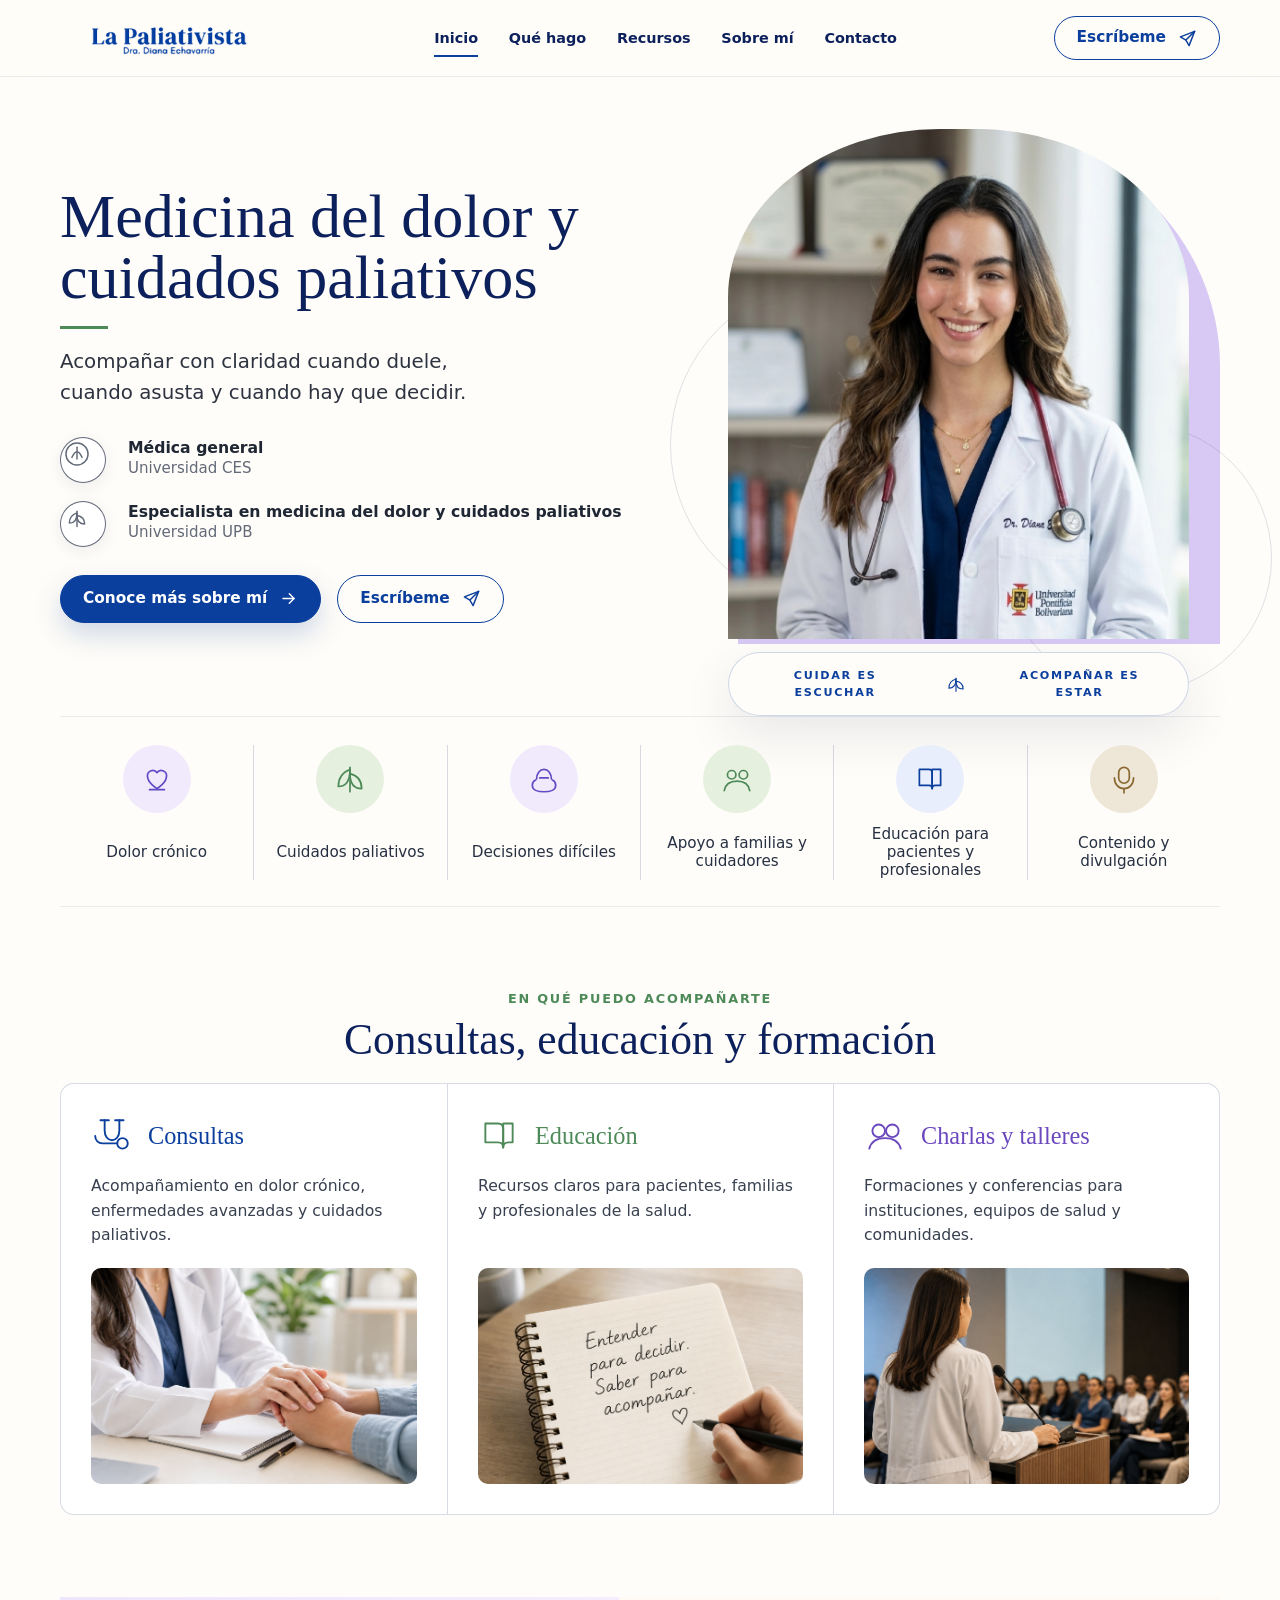
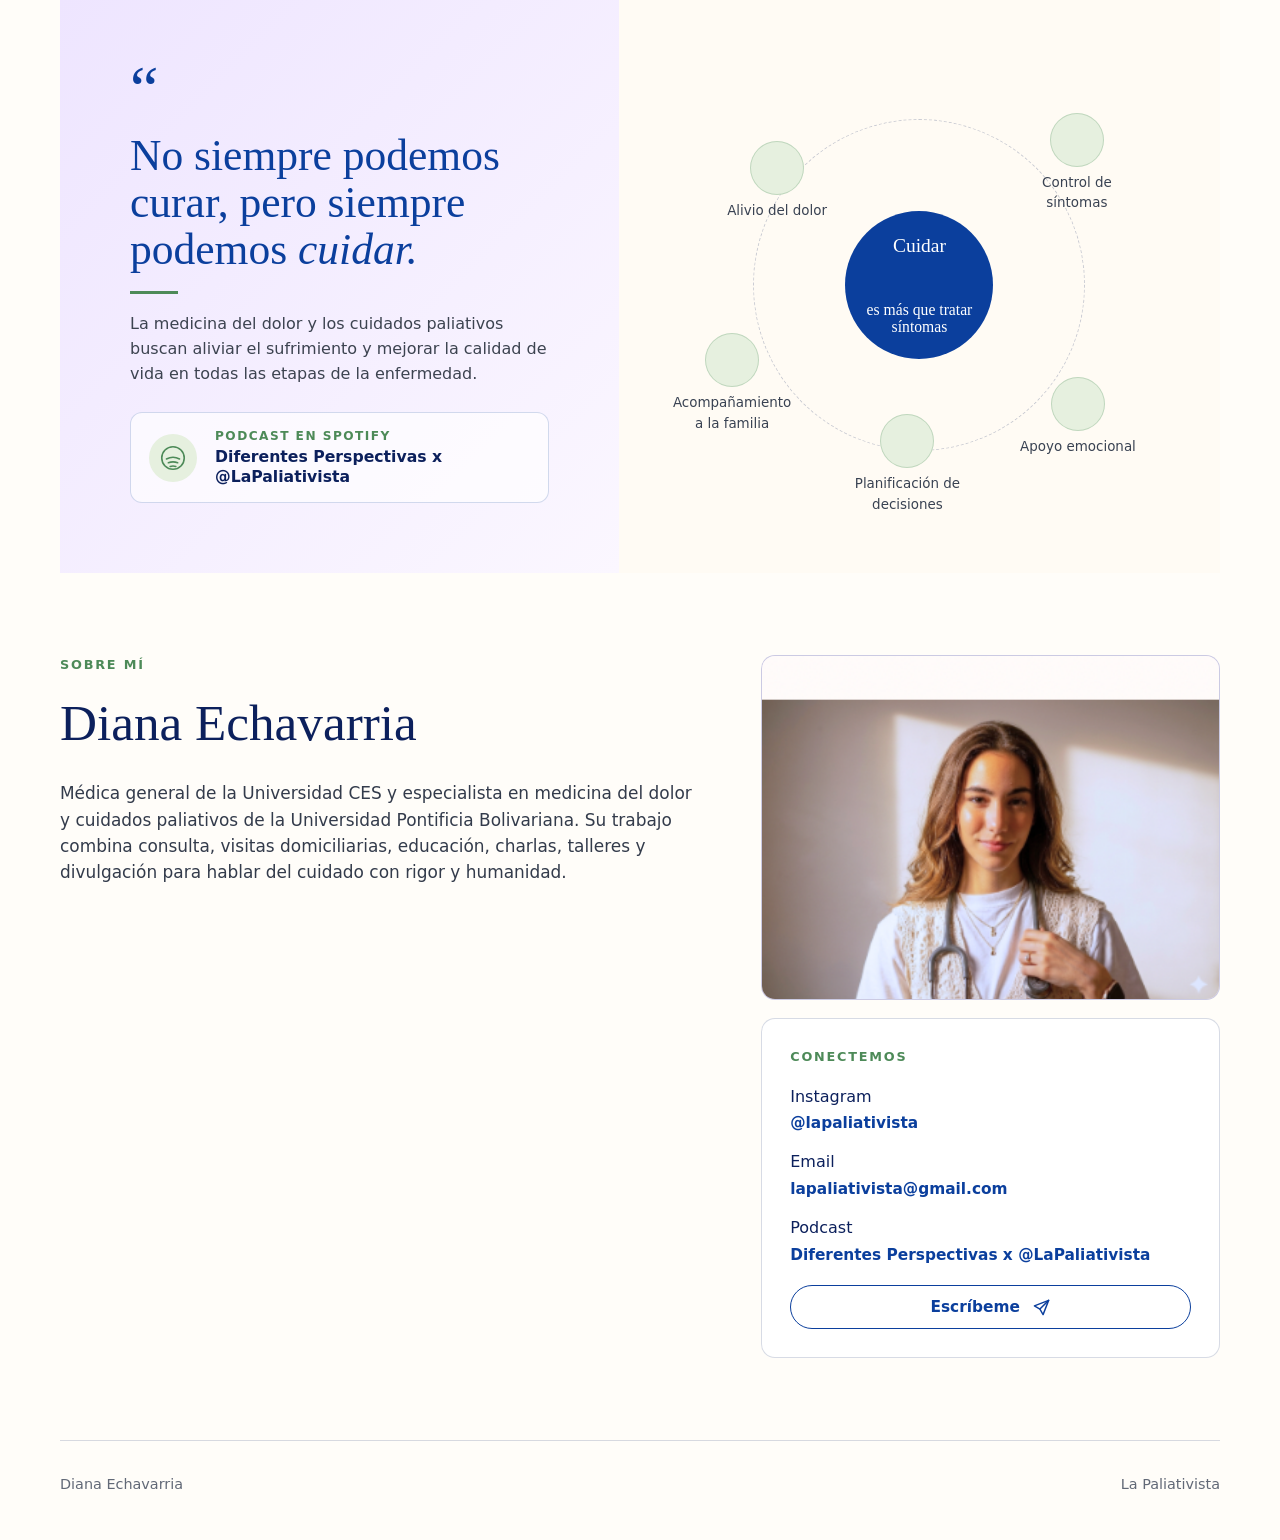
==== index.html @ 0bcd3ae3 "Initial La Paliativista site" ====
<!doctype html>
<html lang="es">
  <head>
    <meta charset="utf-8">
    <meta name="viewport" content="width=device-width, initial-scale=1">
    <title>Diana Echavarria | La Paliativista</title>
    <meta name="description" content="Diana Echavarria, La Paliativista. Medicina del dolor, cuidados paliativos, educacion y formacion en Medellin.">
    <link rel="icon" href="favicon.svg" type="image/svg+xml">
    <link rel="stylesheet" href="assets/styles/site.css">
  </head>
  <body>
    <header class="site-header">
      <div class="nav-wrap">
        <a class="brand" href="#inicio" aria-label="Inicio Diana Echavarria">
          <img class="brand-logo" src="assets/images/lapaliativista-logo-blue.png" alt="La Paliativista, Dra. Diana Echavarria">
        </a>
        <nav class="site-nav" aria-label="Navegacion principal">
          <a href="#inicio" aria-current="page">Inicio</a>
          <a href="#que-hago">Qu&eacute; hago</a>
          <a href="#recursos">Recursos</a>
          <a href="#sobre-mi">Sobre m&iacute;</a>
          <a href="#contacto">Contacto</a>
        </nav>
        <a class="outline-cta" href="mailto:lapaliativista@gmail.com">
          Escr&iacute;beme
          <svg viewBox="0 0 24 24" aria-hidden="true">
            <path d="M21 3 10 14" />
            <path d="m21 3-7 18-4-7-7-4 18-7Z" />
          </svg>
        </a>
      </div>
    </header>

    <main>
      <section class="hero" id="inicio" aria-labelledby="hero-title">
        <div class="hero-copy reveal">
          <h1 id="hero-title">Medicina del dolor y cuidados paliativos</h1>
          <span class="green-rule" aria-hidden="true"></span>
          <p class="hero-text">
            Acompa&ntilde;ar con claridad cuando duele, cuando asusta y cuando hay que decidir.
          </p>

          <div class="credential-list" aria-label="Credenciales">
            <article class="credential">
              <span class="seal seal-blue">
                <svg viewBox="0 0 40 40" aria-hidden="true">
                  <circle cx="20" cy="20" r="13" />
                  <path d="M14 24c4-9 8-9 12 0" />
                  <path d="M20 12v14" />
                </svg>
              </span>
              <p><strong>M&eacute;dica general</strong><span>Universidad CES</span></p>
            </article>
            <article class="credential">
              <span class="seal seal-green">
                <svg viewBox="0 0 40 40" aria-hidden="true">
                  <path d="M20 30V12" />
                  <path d="M20 14c-6 2-9 6-9 12 6 0 9-4 9-12Z" />
                  <path d="M20 17c6 1 9 5 9 10-6 0-9-4-9-10Z" />
                </svg>
              </span>
              <p><strong>Especialista en medicina del dolor y cuidados paliativos</strong><span>Universidad UPB</span></p>
            </article>
          </div>

          <div class="hero-actions">
            <a class="button" href="#sobre-mi">
              Conoce m&aacute;s sobre m&iacute;
              <svg viewBox="0 0 24 24" aria-hidden="true">
                <path d="M5 12h14" />
                <path d="m13 6 6 6-6 6" />
              </svg>
            </a>
            <a class="button secondary" href="mailto:lapaliativista@gmail.com">
              Escr&iacute;beme
              <svg viewBox="0 0 24 24" aria-hidden="true">
                <path d="M21 3 10 14" />
                <path d="m21 3-7 18-4-7-7-4 18-7Z" />
              </svg>
            </a>
          </div>
        </div>

        <div class="hero-portrait reveal" aria-label="Imagen temporal de una medica">
          <div class="portrait-blob" aria-hidden="true"></div>
          <div class="circle-line one" aria-hidden="true"></div>
          <div class="circle-line two" aria-hidden="true"></div>
          <img src="assets/images/diana-hero-real.jpg" alt="Retrato de Diana Echavarria en bata medica">
          <div class="care-stamp" aria-hidden="true">
            <span>Cuidar es escuchar</span>
            <svg viewBox="0 0 48 48">
              <path d="M24 35V15" />
              <path d="M24 17c-7 2-10 6-10 13 7 0 10-5 10-13Z" />
              <path d="M24 20c7 1 10 5 10 11-7 0-10-5-10-11Z" />
            </svg>
            <span>Acompa&ntilde;ar es estar</span>
          </div>
        </div>
      </section>

      <section class="topic-strip" id="temas" aria-label="Temas de acompanamiento">
        <div class="topic reveal">
          <span class="topic-icon lavender">
            <svg viewBox="0 0 32 32" aria-hidden="true"><path d="M16 25s-9-5-9-12a5 5 0 0 1 9-3 5 5 0 0 1 9 3c0 7-9 12-9 12Z" /><path d="M9 26h14" /></svg>
          </span>
          <p>Dolor cr&oacute;nico</p>
        </div>
        <div class="topic reveal">
          <span class="topic-icon green">
            <svg viewBox="0 0 32 32" aria-hidden="true"><path d="M16 28V5" /><path d="M16 7c-8 3-11 8-11 16 8 0 11-7 11-16Z" /><path d="M16 11c8 2 11 7 11 14-8 0-11-6-11-14Z" /></svg>
          </span>
          <p>Cuidados paliativos</p>
        </div>
        <div class="topic reveal">
          <span class="topic-icon lavender">
            <svg viewBox="0 0 32 32" aria-hidden="true"><path d="M9 16c0-5 3-9 7-9s7 4 7 9" /><path d="M8 17c-2 1-3 3-3 5 0 4 5 6 11 6s11-2 11-6c0-2-1-4-3-5" /><path d="M12 15h8" /></svg>
          </span>
          <p>Decisiones dif&iacute;ciles</p>
        </div>
        <div class="topic reveal">
          <span class="topic-icon green">
            <svg viewBox="0 0 32 32" aria-hidden="true"><circle cx="11" cy="12" r="4" /><circle cx="22" cy="12" r="4" /><path d="M4 27c1-6 5-9 12-9s11 3 12 9" /></svg>
          </span>
          <p>Apoyo a familias y cuidadores</p>
        </div>
        <div class="topic reveal">
          <span class="topic-icon blue">
            <svg viewBox="0 0 32 32" aria-hidden="true"><path d="M6 7h9c2 0 3 1 3 3v15c0-2-1-3-3-3H6Z" /><path d="M26 7h-8v18c0-2 1-3 3-3h5Z" /></svg>
          </span>
          <p>Educaci&oacute;n para pacientes y profesionales</p>
        </div>
        <div class="topic reveal">
          <span class="topic-icon gold">
            <svg viewBox="0 0 32 32" aria-hidden="true"><rect x="11" y="5" width="10" height="15" rx="5" /><path d="M7 15c0 6 4 10 9 10s9-4 9-10" /><path d="M16 25v4" /></svg>
          </span>
          <p>Contenido y divulgaci&oacute;n</p>
        </div>
      </section>

      <section class="section cards-section" id="que-hago" aria-labelledby="que-hago-title">
        <div class="center-heading reveal">
          <span>En qu&eacute; puedo acompa&ntilde;arte</span>
          <h2 id="que-hago-title">Consultas, educaci&oacute;n y formaci&oacute;n</h2>
        </div>

        <div class="service-cards">
          <article class="service-card reveal">
            <div class="service-heading blue">
              <svg viewBox="0 0 40 40" aria-hidden="true"><path d="M13 6v10c0 5 3 9 7 9s7-4 7-9V6" /><path d="M9 6h8" /><path d="M23 6h8" /><circle cx="30" cy="28" r="5" /><path d="M25 28H11c-4 0-7-3-7-7" /></svg>
              <h3>Consultas</h3>
            </div>
            <p>Acompa&ntilde;amiento en dolor cr&oacute;nico, enfermedades avanzadas y cuidados paliativos.</p>
            <img src="assets/images/consultas.png" alt="Consulta medica con acompanamiento humano">
          </article>

          <article class="service-card reveal">
            <div class="service-heading green">
              <svg viewBox="0 0 40 40" aria-hidden="true"><path d="M7 9h12c3 0 5 2 5 5v18c0-3-2-5-5-5H7Z" /><path d="M33 9h-9v23c0-3 2-5 5-5h4Z" /></svg>
              <h3>Educaci&oacute;n</h3>
            </div>
            <p>Recursos claros para pacientes, familias y profesionales de la salud.</p>
            <img src="assets/images/educacion.png" alt="Cuaderno con frase educativa sobre decidir y acompanar">
          </article>

          <article class="service-card reveal">
            <div class="service-heading purple">
              <svg viewBox="0 0 40 40" aria-hidden="true"><circle cx="14" cy="16" r="6" /><circle cx="27" cy="16" r="6" /><path d="M5 33c2-7 7-10 15-10s13 3 15 10" /></svg>
              <h3>Charlas y talleres</h3>
            </div>
            <p>Formaciones y conferencias para instituciones, equipos de salud y comunidades.</p>
            <img src="assets/images/charlas.png" alt="Medica dando una charla a profesionales de salud">
          </article>
        </div>
      </section>

      <section class="quote-diagram" id="recursos" aria-labelledby="recursos-title">
        <div class="quote-panel reveal">
          <span class="quote-mark">&ldquo;</span>
          <h2 id="recursos-title">No siempre podemos curar, pero siempre podemos <em>cuidar.</em></h2>
          <span class="green-rule"></span>
          <p>
            La medicina del dolor y los cuidados paliativos buscan aliviar el sufrimiento y
            mejorar la calidad de vida en todas las etapas de la enfermedad.
          </p>
          <a class="podcast-card" href="https://open.spotify.com/show/1Fiwh3HUKlVB0tI6IPKEbe" target="_blank" rel="noreferrer">
            <span class="podcast-icon" aria-hidden="true">
              <svg viewBox="0 0 32 32">
                <path d="M9 17c4-2 10-2 14 0" />
                <path d="M11 21c3-1 7-1 10 0" />
                <path d="M13 25c2-.6 4-.6 6 0" />
                <circle cx="16" cy="16" r="12" />
              </svg>
            </span>
            <span>
              <small>Podcast en Spotify</small>
              <strong>Diferentes Perspectivas x @LaPaliativista</strong>
            </span>
          </a>
        </div>

        <div class="diagram-panel reveal" aria-label="Diagrama sobre cuidado paliativo">
          <div class="diagram-center">Cuidar<br><span>es m&aacute;s que tratar s&iacute;ntomas</span></div>
          <div class="diagram-node n1">Alivio del dolor</div>
          <div class="diagram-node n2">Control de s&iacute;ntomas</div>
          <div class="diagram-node n3">Apoyo emocional</div>
          <div class="diagram-node n4">Planificaci&oacute;n de decisiones</div>
          <div class="diagram-node n5">Acompa&ntilde;amiento a la familia</div>
        </div>
      </section>

      <section class="section profile-contact" id="sobre-mi">
        <div class="profile-copy reveal">
          <span class="section-kicker">Sobre m&iacute;</span>
          <h2>Diana Echavarria</h2>
          <p>
            M&eacute;dica general de la Universidad CES y especialista en medicina del dolor
            y cuidados paliativos de la Universidad Pontificia Bolivariana. Su trabajo
            combina consulta, visitas domiciliarias, educaci&oacute;n, charlas, talleres y
            divulgaci&oacute;n para hablar del cuidado con rigor y humanidad.
          </p>
        </div>
        <div class="contact-stack reveal" id="contacto">
          <figure class="profile-photo-card">
            <img src="assets/images/diana-about-real.png" alt="Diana Echavarria sentada con bata medica">
          </figure>
          <div class="contact-box">
            <span class="section-kicker">Conectemos</span>
            <div class="contact-links">
              <a href="https://www.instagram.com/lapaliativista/" target="_blank" rel="noreferrer">
                Instagram
                <strong>@lapaliativista</strong>
              </a>
              <a href="mailto:lapaliativista@gmail.com">
                Email
                <strong>lapaliativista@gmail.com</strong>
              </a>
              <a href="https://open.spotify.com/show/1Fiwh3HUKlVB0tI6IPKEbe" target="_blank" rel="noreferrer">
                Podcast
                <strong>Diferentes Perspectivas x @LaPaliativista</strong>
              </a>
            </div>
            <a class="outline-cta" href="mailto:lapaliativista@gmail.com">
              Escr&iacute;beme
              <svg viewBox="0 0 24 24" aria-hidden="true">
                <path d="M21 3 10 14" />
                <path d="m21 3-7 18-4-7-7-4 18-7Z" />
              </svg>
            </a>
          </div>
        </div>
      </section>
    </main>

    <footer class="footer">
      <span>Diana Echavarria</span>
      <span>La Paliativista</span>
    </footer>

    <script src="assets/scripts/site.js"></script>
  </body>
</html>
---- assets/styles/site.css ----
:root {
  --ink: #0c205c;
  --text: #20242d;
  --muted: #626977;
  --blue: #0b3f9d;
  --blue-2: #073487;
  --green: #4d8a58;
  --green-soft: #e6f0df;
  --lavender: #d8c9f4;
  --lavender-soft: #f1eafd;
  --blue-soft: #e8eefb;
  --gold-soft: #eee6d6;
  --line: rgba(12, 32, 92, 0.16);
  --paper: #fffdf9;
  --white: #fff;
  --shadow: 0 22px 70px rgba(18, 42, 89, 0.12);
  --max: 1160px;
}

* {
  box-sizing: border-box;
}

html {
  scroll-behavior: smooth;
  scroll-padding-top: 96px;
}

body {
  margin: 0;
  background: var(--paper);
  color: var(--text);
  font-family: Inter, ui-sans-serif, system-ui, -apple-system, BlinkMacSystemFont, "Segoe UI", sans-serif;
  line-height: 1.55;
  overflow-x: hidden;
}

body,
button,
input {
  letter-spacing: 0;
}

img,
svg {
  display: block;
  max-width: 100%;
}

a {
  color: inherit;
  text-decoration: none;
}

p {
  margin: 0;
}

.site-header {
  position: sticky;
  top: 0;
  z-index: 30;
  background: rgba(255, 253, 249, 0.86);
  border-bottom: 1px solid rgba(12, 32, 92, 0.08);
  backdrop-filter: blur(18px);
}

.nav-wrap,
.hero,
.section,
.topic-strip,
.quote-diagram,
.footer {
  width: min(var(--max), calc(100% - 44px));
  margin: 0 auto;
}

.nav-wrap {
  min-height: 76px;
  display: grid;
  grid-template-columns: auto 1fr auto;
  align-items: center;
  gap: 30px;
}

.brand {
  display: flex;
  align-items: center;
  min-width: max-content;
}

.hero h1,
.center-heading h2,
.quote-panel h2,
.profile-copy h2,
.service-heading h3 {
  font-family: Georgia, "Times New Roman", serif;
}

.brand-logo {
  width: clamp(190px, 17vw, 230px);
  height: auto;
}

.site-nav {
  display: flex;
  justify-content: center;
  align-items: center;
  gap: clamp(14px, 2.4vw, 34px);
  font-size: 0.9rem;
  font-weight: 680;
}

.site-nav a {
  position: relative;
  color: var(--ink);
  padding: 8px 0;
}

.site-nav a[aria-current="page"]::after,
.site-nav a:hover::after {
  content: "";
  position: absolute;
  left: 0;
  right: 0;
  bottom: 0;
  height: 2px;
  background: var(--blue);
}

.outline-cta,
.button {
  display: inline-flex;
  align-items: center;
  justify-content: center;
  gap: 12px;
  min-height: 44px;
  padding: 11px 22px;
  border: 1.5px solid var(--blue);
  border-radius: 999px;
  color: var(--blue);
  font-size: 0.96rem;
  font-weight: 720;
  line-height: 1;
}

.outline-cta svg,
.button svg {
  width: 19px;
  height: 19px;
  fill: none;
  stroke: currentColor;
  stroke-linecap: round;
  stroke-linejoin: round;
  stroke-width: 1.8;
}

.outline-cta:hover,
.button.secondary:hover {
  background: var(--blue-soft);
}

.hero {
  min-height: 560px;
  display: grid;
  grid-template-columns: minmax(0, 0.9fr) minmax(390px, 0.82fr);
  gap: clamp(28px, 5vw, 62px);
  align-items: center;
  padding: clamp(30px, 4.5vw, 52px) 0 0;
}

.hero-copy {
  position: relative;
  z-index: 2;
  padding-bottom: 36px;
}

.hero h1 {
  max-width: 660px;
  margin: 0;
  color: var(--ink);
  font-size: clamp(3rem, 4.85vw, 4.45rem);
  font-weight: 500;
  line-height: 0.98;
}

.green-rule {
  display: block;
  width: 48px;
  height: 3px;
  margin: 18px 0 18px;
  background: var(--green);
}

.hero-text {
  max-width: 430px;
  color: #2d3340;
  font-size: clamp(1.12rem, 1.55vw, 1.32rem);
}

.credential-list {
  display: grid;
  gap: 18px;
  margin-top: 28px;
}

.credential {
  display: grid;
  grid-template-columns: 52px minmax(0, 1fr);
  gap: 16px;
  align-items: center;
}

.seal {
  width: 46px;
  height: 46px;
  display: grid;
  place-items: center;
  border-radius: 50%;
  background: var(--white);
  box-shadow: inset 0 0 0 1px currentColor, 0 4px 16px rgba(12, 32, 92, 0.08);
}

.seal svg {
  width: 34px;
  height: 34px;
  fill: none;
  stroke: currentColor;
  stroke-width: 1.7;
  stroke-linecap: round;
  stroke-linejoin: round;
}

.seal-blue {
  color: var(--blue);
}

.seal-green {
  color: var(--green);
}

.credential strong,
.credential span {
  display: block;
}

.credential strong {
  color: #1f2734;
  font-size: 0.98rem;
  line-height: 1.18;
}

.credential span {
  color: var(--muted);
  font-size: 0.94rem;
}

.hero-actions {
  display: flex;
  flex-wrap: wrap;
  gap: 16px;
  margin-top: 28px;
}

.button {
  min-height: 48px;
  border-color: var(--blue);
  background: var(--blue);
  color: #fff;
  box-shadow: 0 12px 28px rgba(11, 63, 157, 0.2);
}

.button:hover {
  background: var(--blue-2);
}

.button.secondary {
  background: transparent;
  color: var(--blue);
  box-shadow: none;
}

.hero-portrait {
  position: relative;
  min-height: 574px;
  align-self: end;
  display: grid;
  align-items: end;
  justify-items: center;
  gap: 13px;
  overflow: visible;
}

.portrait-blob {
  position: absolute;
  inset: 0 0 72px 8%;
  z-index: 0;
  background: var(--lavender);
  border-radius: 48% 52% 0 0 / 35% 46% 0 0;
}

.hero-portrait img {
  position: relative;
  z-index: 2;
  width: min(500px, 88%);
  height: 510px;
  object-fit: cover;
  object-position: 52% 24%;
  border-radius: 46% 46% 0 0 / 33% 33% 0 0;
  mix-blend-mode: normal;
}

.circle-line {
  position: absolute;
  z-index: 1;
  border: 1px solid rgba(12, 32, 92, 0.13);
  border-radius: 50%;
}

.circle-line.one {
  left: -5%;
  bottom: 18%;
  width: 330px;
  height: 330px;
}

.circle-line.two {
  right: -10%;
  bottom: 4%;
  width: 270px;
  height: 270px;
}

.care-stamp {
  position: relative;
  z-index: 4;
  width: min(500px, 88%);
  min-height: 64px;
  display: flex;
  align-items: center;
  justify-content: center;
  gap: clamp(12px, 2vw, 20px);
  padding: 12px 22px;
  border: 1px solid rgba(11, 63, 157, 0.2);
  border-radius: 999px;
  background: rgba(255, 253, 249, 0.94);
  color: var(--blue);
  text-align: center;
  font-size: 0.7rem;
  font-weight: 760;
  letter-spacing: 0.15em;
  text-transform: uppercase;
  box-shadow: 0 18px 50px rgba(18, 42, 89, 0.1);
}

.care-stamp svg {
  width: 34px;
  height: 34px;
  flex: 0 0 auto;
  fill: none;
  stroke: currentColor;
  stroke-width: 1.6;
}

.topic-strip {
  display: grid;
  grid-template-columns: repeat(6, minmax(0, 1fr));
  gap: 0;
  padding: 28px 0 26px;
  border-top: 1px solid rgba(12, 32, 92, 0.08);
  border-bottom: 1px solid rgba(12, 32, 92, 0.08);
}

.topic {
  min-width: 0;
  display: grid;
  justify-items: center;
  gap: 12px;
  padding: 0 18px;
  text-align: center;
}

.topic + .topic {
  border-left: 1px solid rgba(12, 32, 92, 0.16);
}

.topic-icon {
  width: 68px;
  height: 68px;
  display: grid;
  place-items: center;
  border-radius: 50%;
}

.topic-icon svg {
  width: 34px;
  height: 34px;
  fill: none;
  stroke: currentColor;
  stroke-linecap: round;
  stroke-linejoin: round;
  stroke-width: 1.6;
}

.topic-icon.lavender {
  background: var(--lavender-soft);
  color: #5f4bc4;
}

.topic-icon.green {
  background: var(--green-soft);
  color: var(--green);
}

.topic-icon.blue {
  background: var(--blue-soft);
  color: var(--blue);
}

.topic-icon.gold {
  background: var(--gold-soft);
  color: #8a6a32;
}

.topic p {
  color: #263042;
  font-size: 0.95rem;
  line-height: 1.2;
}

.section {
  padding: clamp(52px, 7vw, 82px) 0;
}

.center-heading {
  text-align: center;
  margin-bottom: 22px;
}

.center-heading span,
.section-kicker {
  display: block;
  color: var(--green);
  font-size: 0.8rem;
  font-weight: 760;
  letter-spacing: 0.14em;
  text-transform: uppercase;
}

.center-heading h2 {
  margin: 8px 0 0;
  color: var(--ink);
  font-size: clamp(2rem, 3.4vw, 3.1rem);
  font-weight: 500;
  line-height: 1.03;
}

.service-cards {
  display: grid;
  grid-template-columns: repeat(3, minmax(0, 1fr));
  border: 1px solid var(--line);
  border-radius: 14px;
  overflow: hidden;
  background: var(--white);
}

.service-card {
  min-width: 0;
  display: grid;
  grid-template-rows: auto auto 1fr;
  gap: 18px;
  padding: 30px;
}

.service-card + .service-card {
  border-left: 1px solid var(--line);
}

.service-heading {
  display: flex;
  align-items: center;
  gap: 15px;
}

.service-heading svg {
  width: 42px;
  height: 42px;
  flex: 0 0 auto;
  fill: none;
  stroke: currentColor;
  stroke-linecap: round;
  stroke-linejoin: round;
  stroke-width: 1.8;
}

.service-heading h3 {
  margin: 0;
  font-size: 1.52rem;
  font-weight: 500;
  line-height: 1.05;
}

.service-heading.blue {
  color: var(--blue);
}

.service-heading.green {
  color: var(--green);
}

.service-heading.purple {
  color: #6b48bd;
}

.service-card p {
  min-height: 76px;
  color: #38404f;
  font-size: 0.98rem;
}

.service-card img {
  width: 100%;
  aspect-ratio: 4 / 2.65;
  object-fit: cover;
  border-radius: 10px;
}

.quote-diagram {
  display: grid;
  grid-template-columns: minmax(0, 0.93fr) minmax(0, 1fr);
  min-height: 380px;
}

.quote-panel {
  padding: clamp(40px, 6vw, 70px);
  background: linear-gradient(135deg, #eee5ff, #fbf7ff);
}

.quote-mark {
  display: block;
  color: var(--blue);
  font-family: Georgia, "Times New Roman", serif;
  font-size: 4rem;
  line-height: 0.7;
}

.quote-panel h2 {
  max-width: 480px;
  margin: 20px 0 0;
  color: var(--blue);
  font-size: clamp(2.05rem, 3.4vw, 3.35rem);
  font-weight: 500;
  line-height: 1.08;
}

.quote-panel h2 em {
  font-style: italic;
}

.quote-panel p {
  max-width: 470px;
  color: #3c4350;
}

.podcast-card {
  width: min(470px, 100%);
  display: grid;
  grid-template-columns: 52px minmax(0, 1fr);
  gap: 14px;
  align-items: center;
  margin-top: 26px;
  padding: 16px 18px;
  border: 1px solid rgba(11, 63, 157, 0.18);
  border-radius: 12px;
  background: rgba(255, 255, 255, 0.64);
  color: var(--ink);
}

.podcast-card:hover {
  background: rgba(255, 255, 255, 0.86);
  box-shadow: 0 14px 34px rgba(18, 42, 89, 0.08);
}

.podcast-icon {
  width: 48px;
  height: 48px;
  display: grid;
  place-items: center;
  border-radius: 50%;
  background: var(--green-soft);
  color: var(--green);
}

.podcast-icon svg {
  width: 30px;
  height: 30px;
  fill: none;
  stroke: currentColor;
  stroke-linecap: round;
  stroke-linejoin: round;
  stroke-width: 1.7;
}

.podcast-card small,
.podcast-card strong {
  display: block;
}

.podcast-card small {
  color: var(--green);
  font-size: 0.76rem;
  font-weight: 760;
  letter-spacing: 0.12em;
  line-height: 1.2;
  text-transform: uppercase;
}

.podcast-card strong {
  margin-top: 3px;
  font-size: 0.98rem;
  line-height: 1.25;
}

.diagram-panel {
  position: relative;
  min-height: 380px;
  display: grid;
  place-items: center;
  background: #fffbf4;
  overflow: hidden;
}

.diagram-panel::before {
  content: "";
  position: absolute;
  width: 330px;
  height: 330px;
  border: 1px dashed rgba(12, 32, 92, 0.22);
  border-radius: 50%;
}

.diagram-center {
  position: relative;
  z-index: 2;
  width: 148px;
  height: 148px;
  display: grid;
  place-items: center;
  border-radius: 50%;
  background: var(--blue);
  color: #fff;
  font-family: Georgia, "Times New Roman", serif;
  font-size: 1.22rem;
  line-height: 1.08;
  text-align: center;
}

.diagram-center span {
  display: block;
  font-size: 0.98rem;
}

.diagram-node {
  position: absolute;
  z-index: 3;
  max-width: 130px;
  color: #394252;
  font-size: 0.84rem;
  text-align: center;
}

.diagram-node::before {
  content: "";
  display: block;
  width: 54px;
  height: 54px;
  margin: 0 auto 6px;
  border-radius: 50%;
  background: var(--green-soft);
  box-shadow: inset 0 0 0 1px rgba(77, 138, 88, 0.25);
}

.diagram-node.n1 {
  left: 18%;
  top: 25%;
}

.diagram-node.n2 {
  right: 13%;
  top: 20%;
}

.diagram-node.n3 {
  right: 14%;
  bottom: 20%;
}

.diagram-node.n4 {
  bottom: 10%;
  left: 48%;
  transform: translateX(-50%);
}

.diagram-node.n5 {
  left: 8%;
  bottom: 24%;
}

.profile-contact {
  display: grid;
  grid-template-columns: minmax(0, 1fr) minmax(340px, 0.72fr);
  gap: clamp(34px, 5vw, 72px);
  align-items: start;
}

.profile-copy h2 {
  margin: 8px 0 18px;
  color: var(--ink);
  font-size: clamp(2.1rem, 4vw, 3.6rem);
  font-weight: 500;
}

.profile-copy p {
  max-width: 680px;
  color: #333b4b;
  font-size: 1.06rem;
}

.contact-stack {
  display: grid;
  gap: 18px;
}

.profile-photo-card {
  margin: 0;
  overflow: hidden;
  border: 1px solid var(--line);
  border-radius: 14px;
  background: var(--lavender-soft);
}

.profile-photo-card img {
  width: 100%;
  aspect-ratio: 4 / 3;
  object-fit: cover;
  object-position: 50% 28%;
}

.contact-box {
  display: grid;
  gap: 18px;
  padding: 28px;
  border: 1px solid var(--line);
  border-radius: 14px;
  background: var(--white);
}

.contact-links {
  display: grid;
  gap: 14px;
}

.contact-links a {
  display: grid;
  gap: 3px;
  color: var(--ink);
}

.contact-links strong {
  color: var(--blue);
  font-size: 0.96rem;
}

.footer {
  display: flex;
  justify-content: space-between;
  gap: 18px;
  flex-wrap: wrap;
  padding: 32px 0 44px;
  border-top: 1px solid var(--line);
  color: var(--muted);
  font-size: 0.9rem;
}

.reveal {
  opacity: 0;
  transform: translateY(16px);
  transition: opacity 520ms ease, transform 520ms ease;
}

.reveal.is-visible {
  opacity: 1;
  transform: translateY(0);
}

@media (prefers-reduced-motion: reduce) {
  html {
    scroll-behavior: auto;
  }

  *,
  *::before,
  *::after {
    animation-duration: 0.001ms !important;
    animation-iteration-count: 1 !important;
    scroll-behavior: auto !important;
    transition-duration: 0.001ms !important;
  }
}

@media (max-width: 1060px) {
  .nav-wrap {
    grid-template-columns: 1fr auto;
  }

  .brand-logo {
    width: clamp(220px, 24vw, 270px);
  }

  .site-nav {
    grid-column: 1 / -1;
    order: 3;
    justify-content: flex-start;
  }

  .hero {
    grid-template-columns: 1fr;
    min-height: auto;
    padding-bottom: 0;
  }

  .hero-portrait {
    min-height: 520px;
  }

  .topic-strip {
    grid-template-columns: repeat(3, minmax(0, 1fr));
    row-gap: 24px;
  }

  .topic:nth-child(4) {
    border-left: 0;
  }

  .service-cards,
  .quote-diagram,
  .profile-contact {
    grid-template-columns: 1fr;
  }

  .service-card + .service-card {
    border-left: 0;
    border-top: 1px solid var(--line);
  }
}

@media (max-width: 720px) {
  .nav-wrap,
  .hero,
  .section,
  .topic-strip,
  .quote-diagram,
  .footer {
    width: calc(100vw - 24px);
  }

  .nav-wrap {
    min-height: 0;
    padding: 14px 0;
    gap: 14px;
  }

  .brand-logo {
    width: clamp(142px, 42vw, 190px);
  }

  .outline-cta {
    min-height: 40px;
    padding: 10px 14px;
    font-size: 0.88rem;
  }

  .site-nav {
    gap: 14px;
    overflow-x: auto;
    padding-bottom: 2px;
    font-size: 0.84rem;
  }

  .hero {
    padding-top: 34px;
  }

  .hero h1 {
    font-size: clamp(2.75rem, 14vw, 3.65rem);
  }

  .hero-actions {
    display: grid;
  }

  .hero-portrait {
    min-height: 500px;
  }

  .portrait-blob {
    inset: 0 0 70px 0;
  }

  .hero-portrait img {
    width: min(420px, 92%);
    height: 430px;
  }

  .care-stamp {
    width: min(420px, 94%);
    min-height: 58px;
    padding: 10px 14px;
    gap: 10px;
    font-size: 0.54rem;
    letter-spacing: 0.12em;
  }

  .care-stamp svg {
    width: 27px;
    height: 27px;
  }

  .topic-strip {
    grid-template-columns: repeat(2, minmax(0, 1fr));
  }

  .topic {
    padding: 0 10px;
  }

  .topic:nth-child(odd) {
    border-left: 0;
  }

  .topic:nth-child(4) {
    border-left: 1px solid rgba(12, 32, 92, 0.16);
  }

  .topic p {
    font-size: 0.86rem;
  }

  .service-card {
    padding: 22px;
  }

  .quote-panel {
    padding: 34px 24px;
  }

  .diagram-panel {
    min-height: 430px;
  }

  .diagram-panel::before {
    width: 280px;
    height: 280px;
  }

  .diagram-center {
    width: 132px;
    height: 132px;
  }

  .diagram-node {
    max-width: 112px;
    font-size: 0.75rem;
  }

  .diagram-node::before {
    width: 42px;
    height: 42px;
  }

  .diagram-node.n1 {
    left: 7%;
  }

  .diagram-node.n2 {
    right: 5%;
  }

  .diagram-node.n3 {
    right: 4%;
  }

  .diagram-node.n5 {
    left: 3%;
  }
}
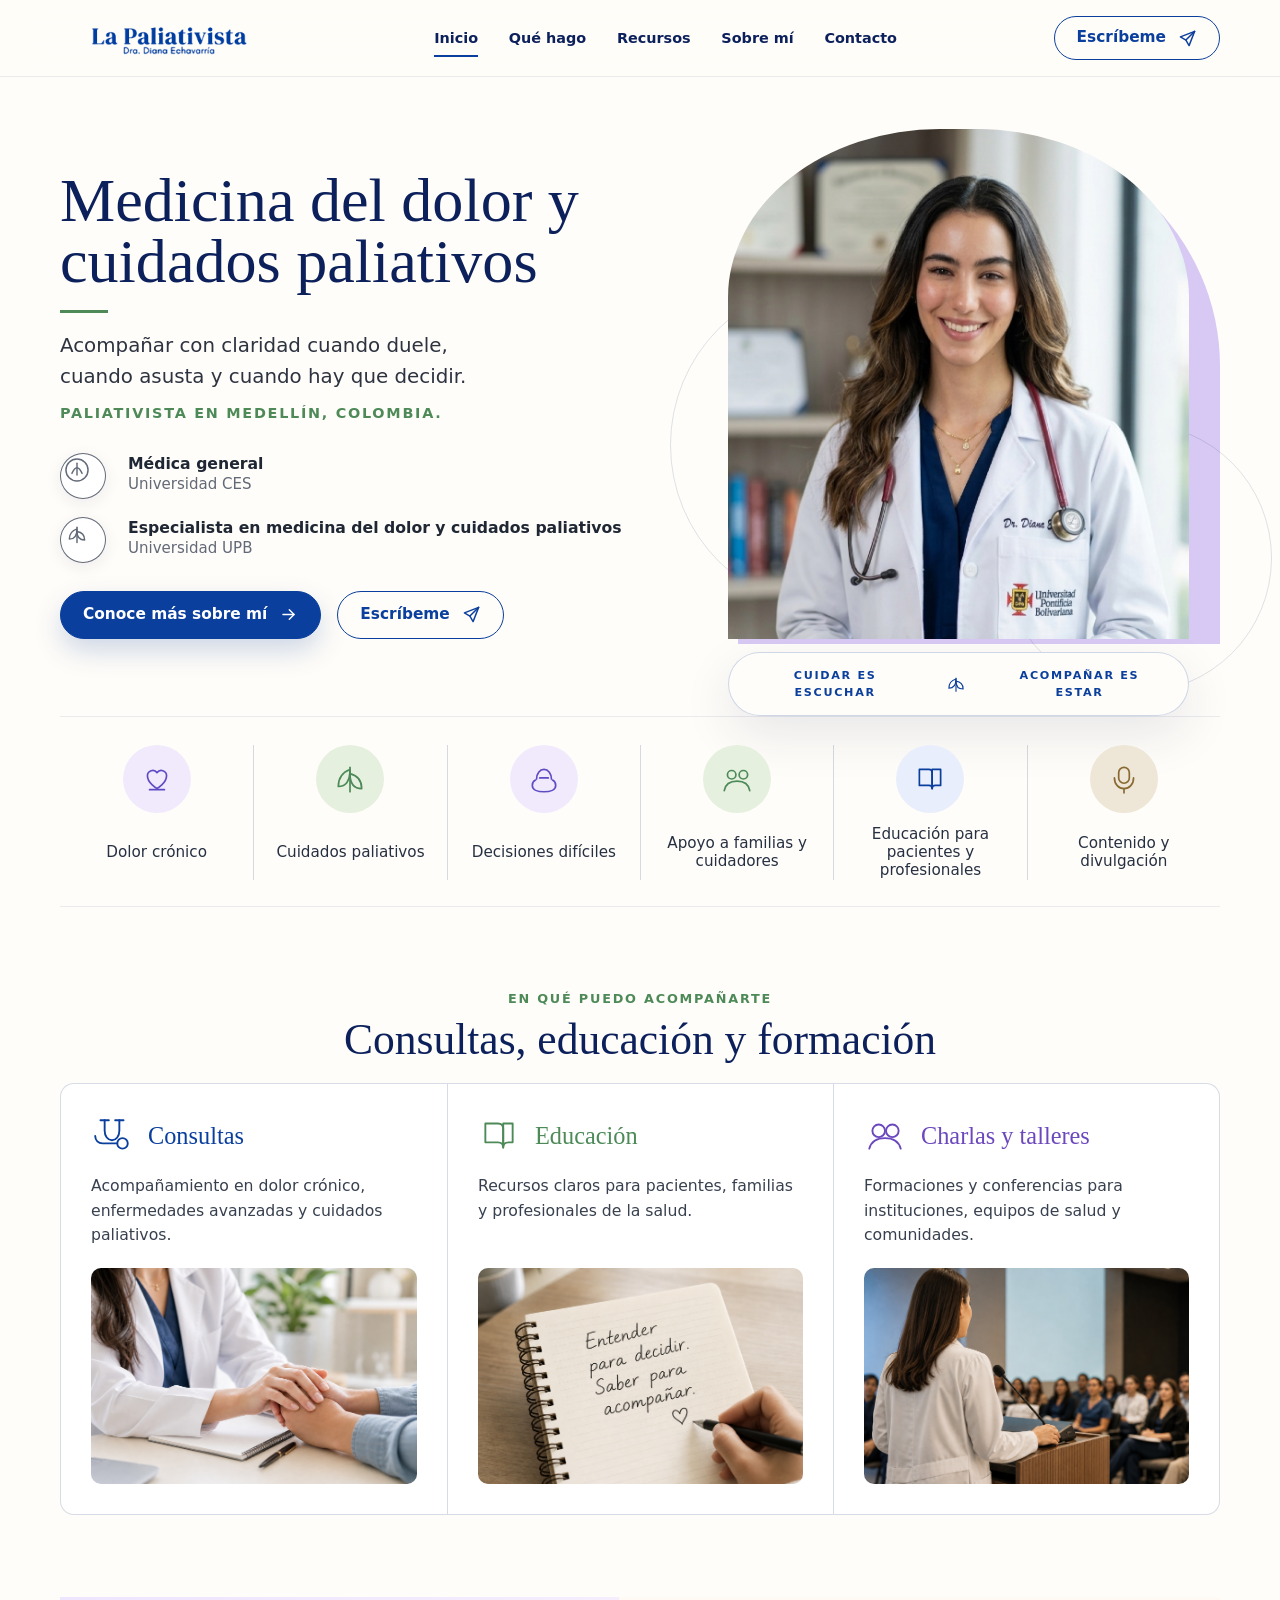
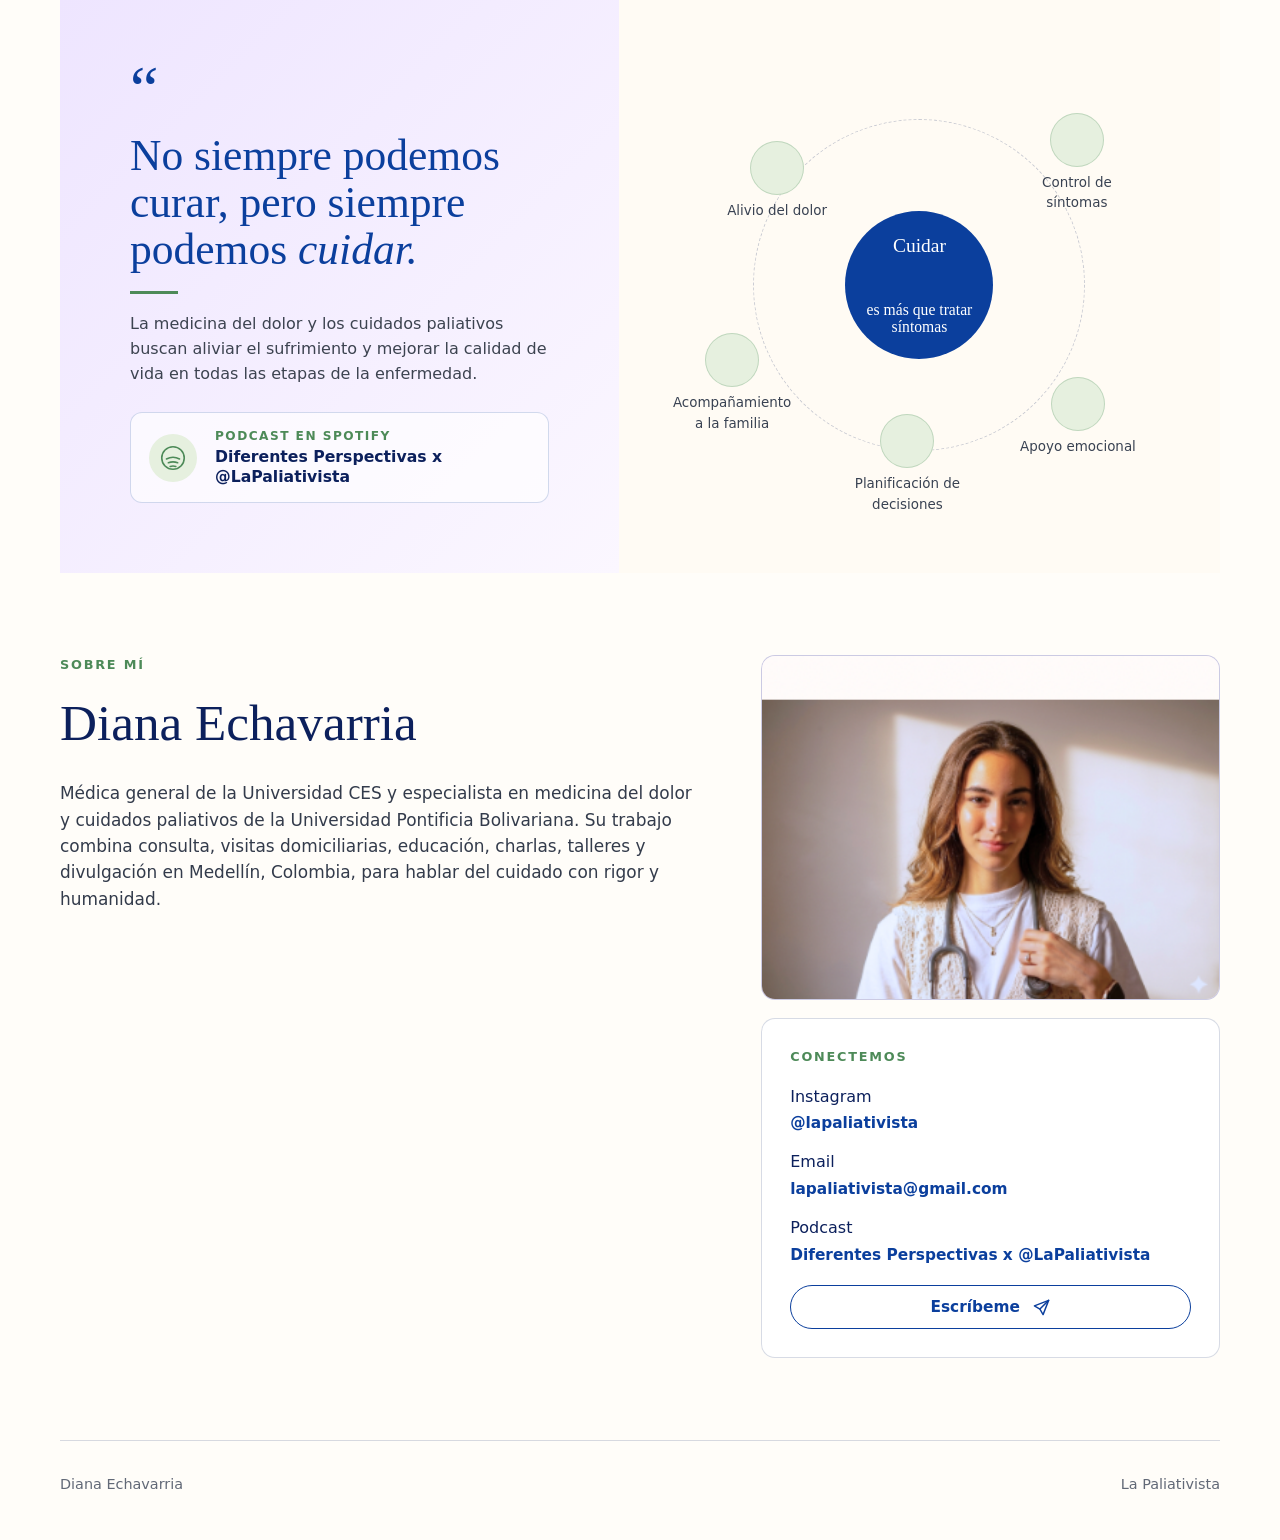
==== commit ceb8f46d: "Add local SEO metadata" ====
--- a/index.html
+++ b/index.html
@@ -1,12 +1,66 @@
 <!doctype html>
-<html lang="es">
+<html lang="es-CO">
   <head>
     <meta charset="utf-8">
     <meta name="viewport" content="width=device-width, initial-scale=1">
-    <title>Diana Echavarria | La Paliativista</title>
-    <meta name="description" content="Diana Echavarria, La Paliativista. Medicina del dolor, cuidados paliativos, educacion y formacion en Medellin.">
+    <title>La Paliativista | Cuidados paliativos en Medell&iacute;n, Colombia</title>
+    <meta name="description" content="Diana Echavarria, La Paliativista: m&eacute;dica en Medell&iacute;n, Colombia, especializada en medicina del dolor y cuidados paliativos para consultas, educaci&oacute;n y formaci&oacute;n.">
+    <meta name="robots" content="index, follow">
+    <link rel="canonical" href="https://lapaliativista.com/">
+    <meta property="og:type" content="website">
+    <meta property="og:locale" content="es_CO">
+    <meta property="og:site_name" content="La Paliativista">
+    <meta property="og:title" content="La Paliativista | Cuidados paliativos en Medell&iacute;n, Colombia">
+    <meta property="og:description" content="Medicina del dolor y cuidados paliativos con Diana Echavarria en Medell&iacute;n, Colombia. Consultas, educaci&oacute;n, charlas y divulgaci&oacute;n.">
+    <meta property="og:url" content="https://lapaliativista.com/">
+    <meta property="og:image" content="https://lapaliativista.com/assets/images/diana-hero-real.jpg">
+    <meta name="twitter:card" content="summary_large_image">
+    <meta name="twitter:title" content="La Paliativista | Cuidados paliativos en Medell&iacute;n">
+    <meta name="twitter:description" content="Medicina del dolor y cuidados paliativos con Diana Echavarria en Medell&iacute;n, Colombia.">
+    <meta name="twitter:image" content="https://lapaliativista.com/assets/images/diana-hero-real.jpg">
     <link rel="icon" href="favicon.svg" type="image/svg+xml">
     <link rel="stylesheet" href="assets/styles/site.css">
+    <script type="application/ld+json">
+      {
+        "@context": "https://schema.org",
+        "@type": "Physician",
+        "name": "Diana Echavarria",
+        "alternateName": "La Paliativista",
+        "url": "https://lapaliativista.com/",
+        "image": "https://lapaliativista.com/assets/images/diana-hero-real.jpg",
+        "email": "lapaliativista@gmail.com",
+        "description": "M\u00e9dica general y especialista en medicina del dolor y cuidados paliativos en Medell\u00edn, Colombia.",
+        "medicalSpecialty": ["Pain Management", "Palliative Care"],
+        "areaServed": [
+          {
+            "@type": "City",
+            "name": "Medell\u00edn"
+          },
+          {
+            "@type": "AdministrativeArea",
+            "name": "Antioquia"
+          },
+          {
+            "@type": "Country",
+            "name": "Colombia"
+          }
+        ],
+        "sameAs": [
+          "https://www.instagram.com/lapaliativista/",
+          "https://open.spotify.com/show/1Fiwh3HUKlVB0tI6IPKEbe"
+        ],
+        "alumniOf": [
+          {
+            "@type": "CollegeOrUniversity",
+            "name": "Universidad CES"
+          },
+          {
+            "@type": "CollegeOrUniversity",
+            "name": "Universidad Pontificia Bolivariana"
+          }
+        ]
+      }
+    </script>
   </head>
   <body>
     <header class="site-header">
@@ -39,6 +93,7 @@
           <p class="hero-text">
             Acompa&ntilde;ar con claridad cuando duele, cuando asusta y cuando hay que decidir.
           </p>
+          <p class="location-note">Paliativista en Medell&iacute;n, Colombia.</p>
 
           <div class="credential-list" aria-label="Credenciales">
             <article class="credential">
@@ -216,7 +271,7 @@
             M&eacute;dica general de la Universidad CES y especialista en medicina del dolor
             y cuidados paliativos de la Universidad Pontificia Bolivariana. Su trabajo
             combina consulta, visitas domiciliarias, educaci&oacute;n, charlas, talleres y
-            divulgaci&oacute;n para hablar del cuidado con rigor y humanidad.
+            divulgaci&oacute;n en Medell&iacute;n, Colombia, para hablar del cuidado con rigor y humanidad.
           </p>
         </div>
         <div class="contact-stack reveal" id="contacto">
--- a/assets/styles/site.css
+++ b/assets/styles/site.css
@@ -196,6 +196,15 @@
   max-width: 430px;
   color: #2d3340;
   font-size: clamp(1.12rem, 1.55vw, 1.32rem);
+}
+
+.location-note {
+  margin-top: 10px;
+  color: var(--green);
+  font-size: 0.9rem;
+  font-weight: 760;
+  letter-spacing: 0.12em;
+  text-transform: uppercase;
 }
 
 .credential-list {
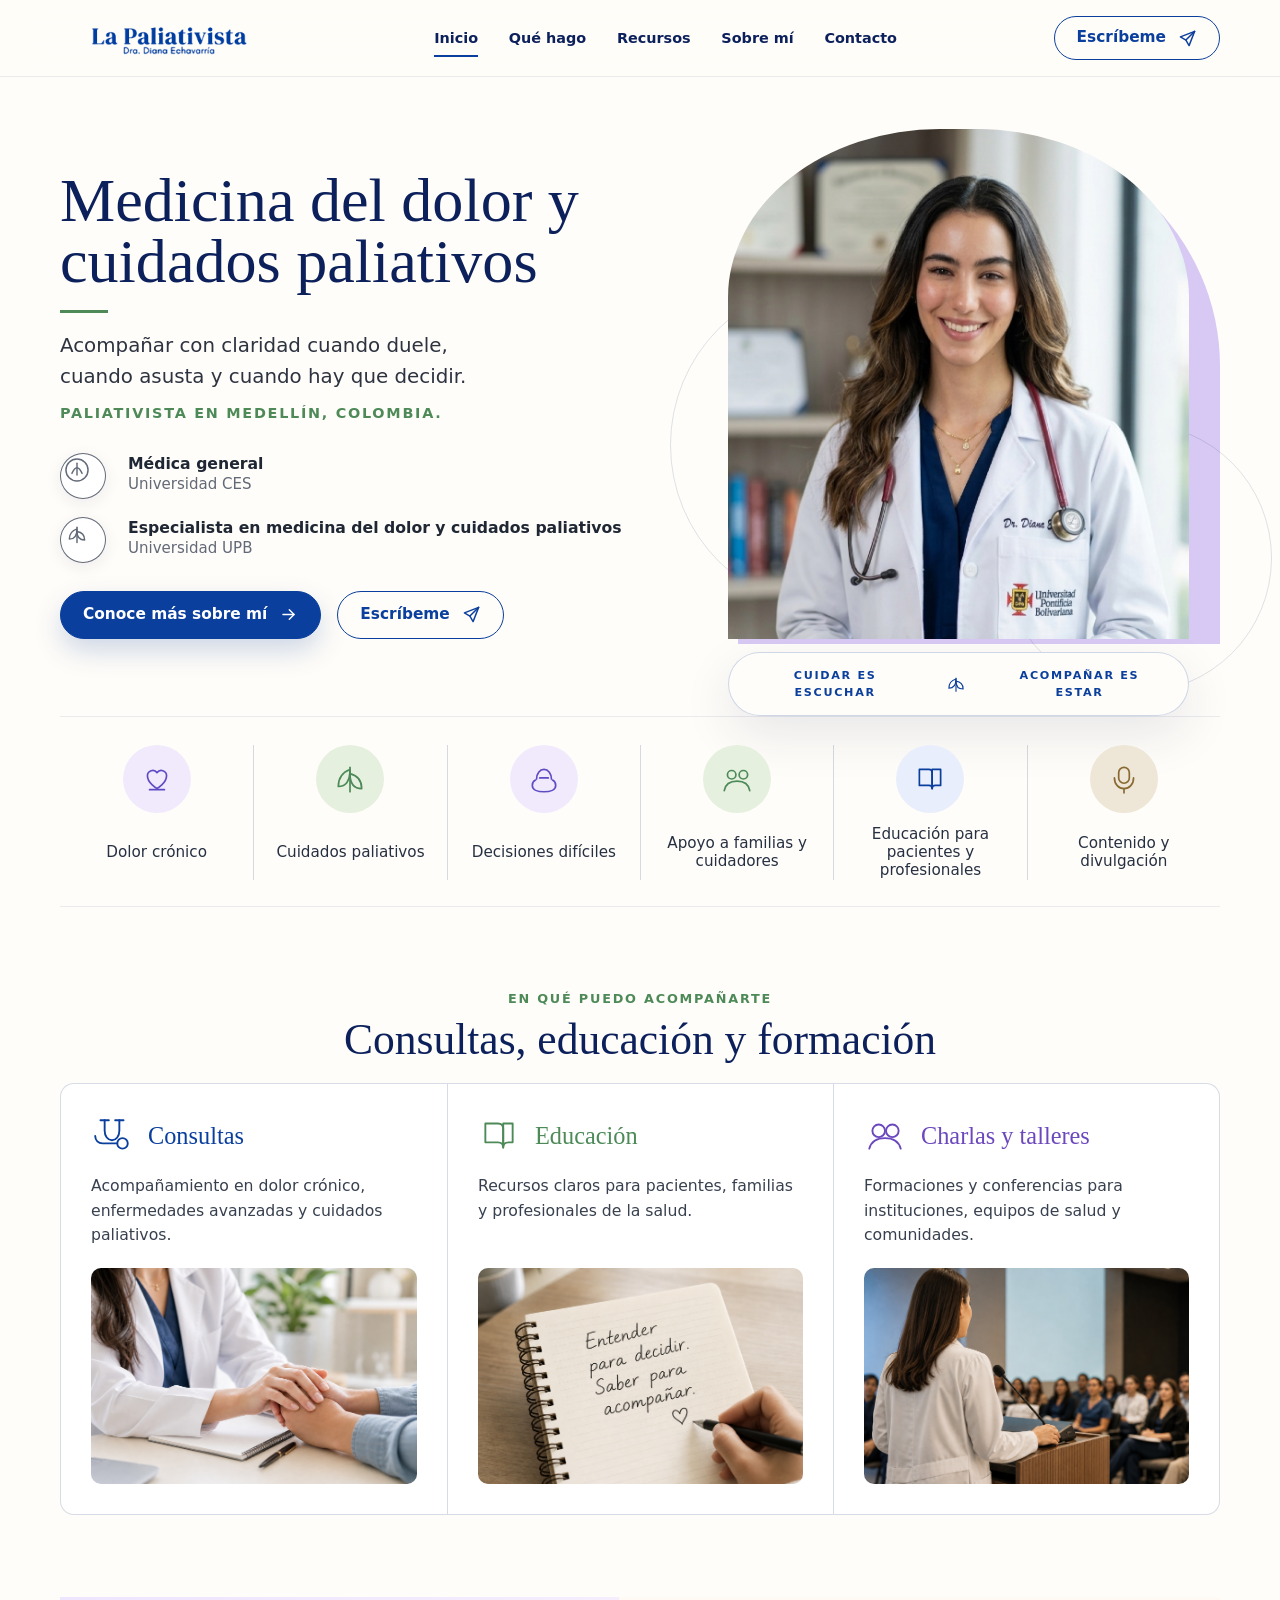
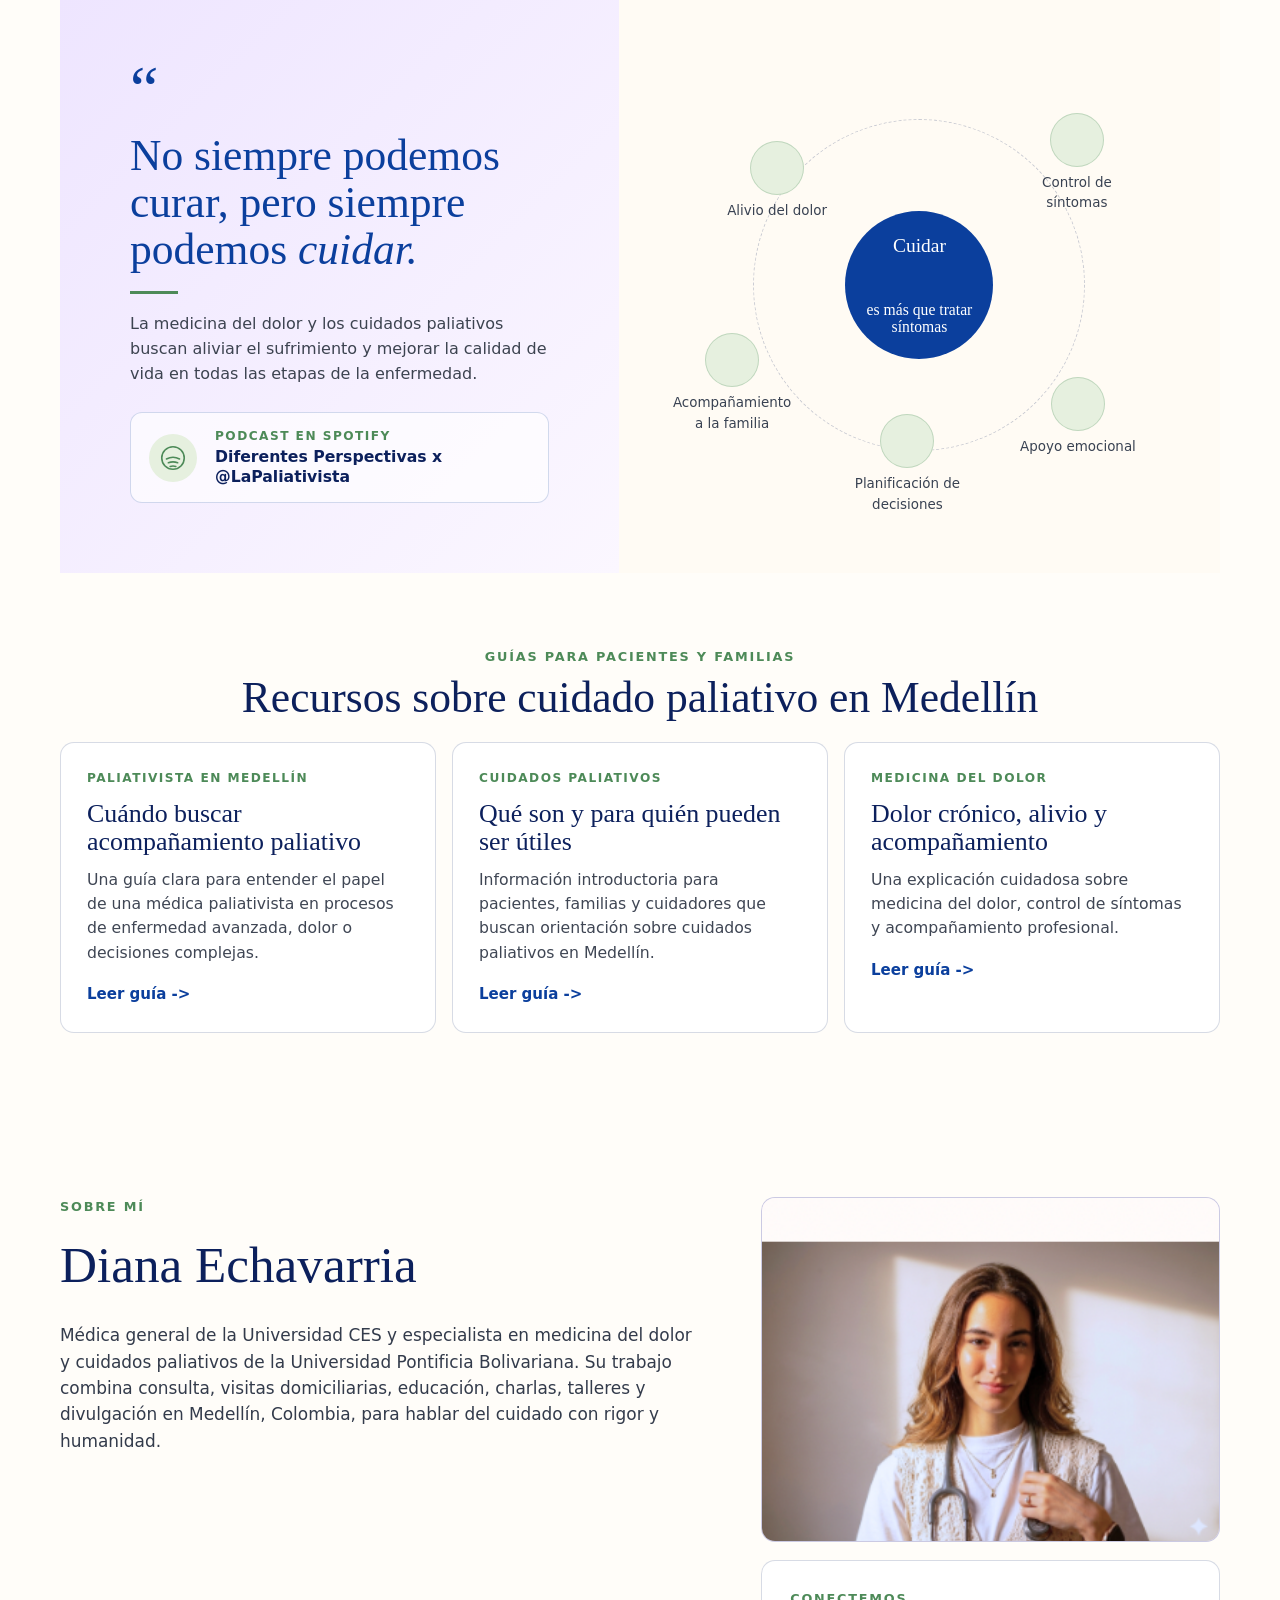
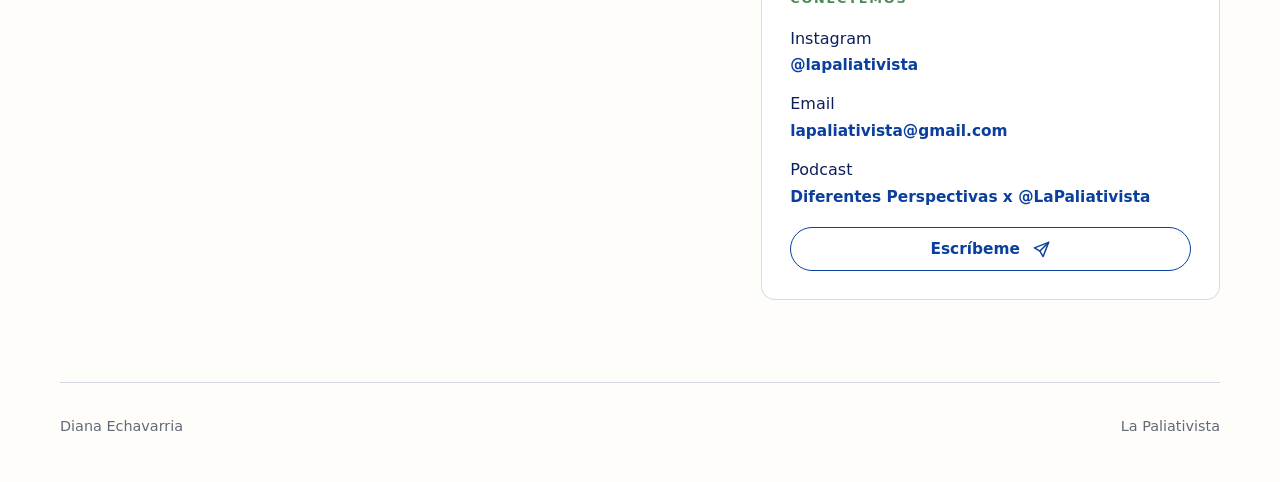
==== commit 223e44b4: "Add SEO resource pages" ====
--- a/index.html
+++ b/index.html
@@ -263,6 +263,33 @@
         </div>
       </section>
 
+      <section class="section seo-resources" aria-labelledby="guias-title">
+        <div class="center-heading reveal">
+          <span>Gu&iacute;as para pacientes y familias</span>
+          <h2 id="guias-title">Recursos sobre cuidado paliativo en Medell&iacute;n</h2>
+        </div>
+        <div class="resource-link-grid">
+          <a class="resource-link-card reveal" href="paliativista-medellin-colombia.html">
+            <span>Paliativista en Medell&iacute;n</span>
+            <h3>Cu&aacute;ndo buscar acompa&ntilde;amiento paliativo</h3>
+            <p>Una gu&iacute;a clara para entender el papel de una m&eacute;dica paliativista en procesos de enfermedad avanzada, dolor o decisiones complejas.</p>
+            <strong>Leer gu&iacute;a -&gt;</strong>
+          </a>
+          <a class="resource-link-card reveal" href="cuidados-paliativos-medellin.html">
+            <span>Cuidados paliativos</span>
+            <h3>Qu&eacute; son y para qui&eacute;n pueden ser &uacute;tiles</h3>
+            <p>Informaci&oacute;n introductoria para pacientes, familias y cuidadores que buscan orientaci&oacute;n sobre cuidados paliativos en Medell&iacute;n.</p>
+            <strong>Leer gu&iacute;a -&gt;</strong>
+          </a>
+          <a class="resource-link-card reveal" href="medicina-del-dolor-medellin.html">
+            <span>Medicina del dolor</span>
+            <h3>Dolor cr&oacute;nico, alivio y acompa&ntilde;amiento</h3>
+            <p>Una explicaci&oacute;n cuidadosa sobre medicina del dolor, control de s&iacute;ntomas y acompa&ntilde;amiento profesional.</p>
+            <strong>Leer gu&iacute;a -&gt;</strong>
+          </a>
+        </div>
+      </section>
+
       <section class="section profile-contact" id="sobre-mi">
         <div class="profile-copy reveal">
           <span class="section-kicker">Sobre m&iacute;</span>
--- a/assets/styles/site.css
+++ b/assets/styles/site.css
@@ -715,11 +715,253 @@
   bottom: 24%;
 }
 
+.seo-resources {
+  padding-top: clamp(46px, 6vw, 74px);
+}
+
+.resource-link-grid {
+  display: grid;
+  grid-template-columns: repeat(3, minmax(0, 1fr));
+  gap: 16px;
+}
+
+.resource-link-card {
+  min-width: 0;
+  display: grid;
+  align-content: start;
+  gap: 12px;
+  padding: 26px;
+  border: 1px solid var(--line);
+  border-radius: 14px;
+  background: var(--white);
+}
+
+.resource-link-card:hover {
+  transform: translateY(-2px);
+  box-shadow: 0 18px 44px rgba(18, 42, 89, 0.08);
+}
+
+.resource-link-card span {
+  color: var(--green);
+  font-size: 0.76rem;
+  font-weight: 780;
+  letter-spacing: 0.12em;
+  text-transform: uppercase;
+}
+
+.resource-link-card h3 {
+  margin: 0;
+  color: var(--ink);
+  font-family: Georgia, "Times New Roman", serif;
+  font-size: 1.62rem;
+  font-weight: 500;
+  line-height: 1.08;
+}
+
+.resource-link-card p {
+  color: #3f4654;
+  font-size: 0.98rem;
+}
+
+.resource-link-card strong {
+  margin-top: 6px;
+  color: var(--blue);
+  font-size: 0.94rem;
+}
+
 .profile-contact {
   display: grid;
   grid-template-columns: minmax(0, 1fr) minmax(340px, 0.72fr);
   gap: clamp(34px, 5vw, 72px);
   align-items: start;
+}
+
+.article-page {
+  background:
+    radial-gradient(circle at 92% 12%, rgba(216, 201, 244, 0.5), transparent 28rem),
+    radial-gradient(circle at 8% 20%, rgba(230, 240, 223, 0.7), transparent 24rem),
+    var(--paper);
+}
+
+.article-shell {
+  width: min(960px, calc(100% - 44px));
+  margin: 0 auto;
+}
+
+.article-hero {
+  padding: clamp(56px, 8vw, 92px) 0 clamp(34px, 5vw, 56px);
+}
+
+.breadcrumb {
+  display: flex;
+  flex-wrap: wrap;
+  gap: 8px;
+  margin-bottom: 22px;
+  color: var(--muted);
+  font-size: 0.9rem;
+}
+
+.breadcrumb a {
+  color: var(--blue);
+  font-weight: 700;
+}
+
+.article-hero h1,
+.article-body h2,
+.faq-section h2 {
+  font-family: Georgia, "Times New Roman", serif;
+}
+
+.article-hero h1 {
+  max-width: 860px;
+  margin: 0;
+  color: var(--ink);
+  font-size: clamp(2.7rem, 5.2vw, 4.6rem);
+  font-weight: 500;
+  line-height: 0.98;
+}
+
+.article-lead {
+  max-width: 760px;
+  margin-top: 24px;
+  color: #2d3340;
+  font-size: clamp(1.08rem, 1.7vw, 1.3rem);
+}
+
+.article-meta {
+  display: flex;
+  flex-wrap: wrap;
+  gap: 10px;
+  margin-top: 26px;
+}
+
+.article-meta span {
+  padding: 8px 12px;
+  border: 1px solid rgba(11, 63, 157, 0.16);
+  border-radius: 999px;
+  background: rgba(255, 255, 255, 0.72);
+  color: var(--ink);
+  font-size: 0.82rem;
+  font-weight: 720;
+}
+
+.article-layout {
+  display: grid;
+  grid-template-columns: minmax(0, 1fr) 280px;
+  gap: clamp(28px, 5vw, 54px);
+  align-items: start;
+  padding-bottom: clamp(58px, 8vw, 92px);
+}
+
+.article-body {
+  display: grid;
+  gap: 30px;
+}
+
+.article-section {
+  padding: clamp(26px, 4vw, 36px);
+  border: 1px solid var(--line);
+  border-radius: 14px;
+  background: rgba(255, 255, 255, 0.82);
+}
+
+.article-section h2 {
+  margin: 0 0 14px;
+  color: var(--ink);
+  font-size: clamp(1.7rem, 3vw, 2.4rem);
+  font-weight: 500;
+  line-height: 1.08;
+}
+
+.article-section h3 {
+  margin: 20px 0 8px;
+  color: var(--ink);
+  font-size: 1.08rem;
+}
+
+.article-section p,
+.article-section li {
+  color: #353d4c;
+  font-size: 1.02rem;
+}
+
+.article-section p + p {
+  margin-top: 14px;
+}
+
+.article-section ul {
+  display: grid;
+  gap: 10px;
+  margin: 16px 0 0;
+  padding-left: 22px;
+}
+
+.article-note {
+  border-left: 4px solid var(--green);
+  padding: 14px 18px;
+  background: var(--green-soft);
+}
+
+.article-note strong {
+  color: var(--ink);
+}
+
+.faq-section {
+  display: grid;
+  gap: 12px;
+}
+
+.faq-item {
+  padding: 20px;
+  border: 1px solid var(--line);
+  border-radius: 14px;
+  background: var(--white);
+}
+
+.faq-item h3 {
+  margin: 0 0 8px;
+  color: var(--ink);
+  font-size: 1.06rem;
+}
+
+.article-aside {
+  position: sticky;
+  top: 104px;
+  display: grid;
+  gap: 16px;
+}
+
+.aside-card {
+  display: grid;
+  gap: 14px;
+  padding: 22px;
+  border: 1px solid var(--line);
+  border-radius: 14px;
+  background: var(--white);
+}
+
+.aside-card h2 {
+  margin: 0;
+  color: var(--ink);
+  font-family: Georgia, "Times New Roman", serif;
+  font-size: 1.46rem;
+  font-weight: 500;
+  line-height: 1.08;
+}
+
+.aside-card p {
+  color: #3f4654;
+  font-size: 0.95rem;
+}
+
+.aside-links {
+  display: grid;
+  gap: 10px;
+}
+
+.aside-links a {
+  color: var(--blue);
+  font-weight: 720;
 }
 
 .profile-copy h2 {
@@ -852,9 +1094,15 @@
   }
 
   .service-cards,
+  .resource-link-grid,
   .quote-diagram,
-  .profile-contact {
+  .profile-contact,
+  .article-layout {
     grid-template-columns: 1fr;
+  }
+
+  .article-aside {
+    position: static;
   }
 
   .service-card + .service-card {
@@ -963,6 +1211,15 @@
     padding: 34px 24px;
   }
 
+  .article-shell {
+    width: calc(100vw - 24px);
+  }
+
+  .article-section,
+  .aside-card {
+    padding: 22px;
+  }
+
   .diagram-panel {
     min-height: 430px;
   }
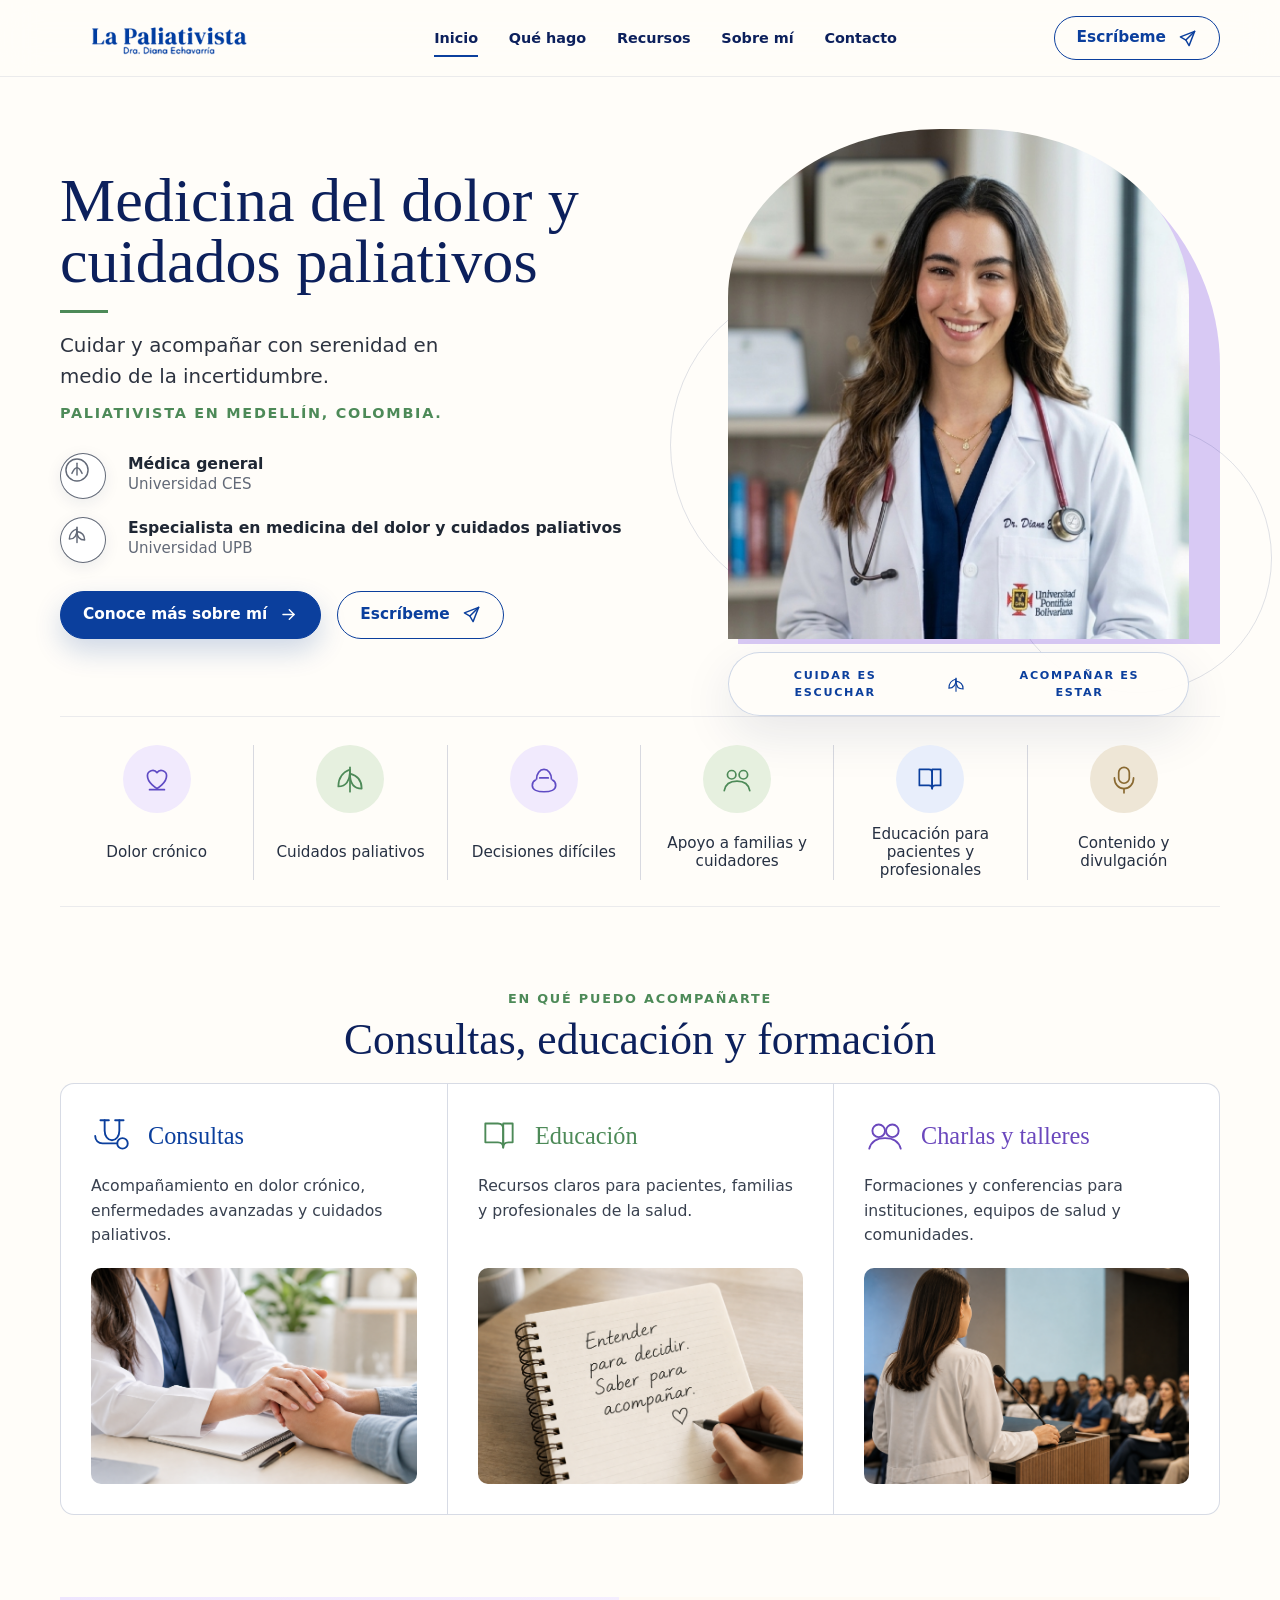
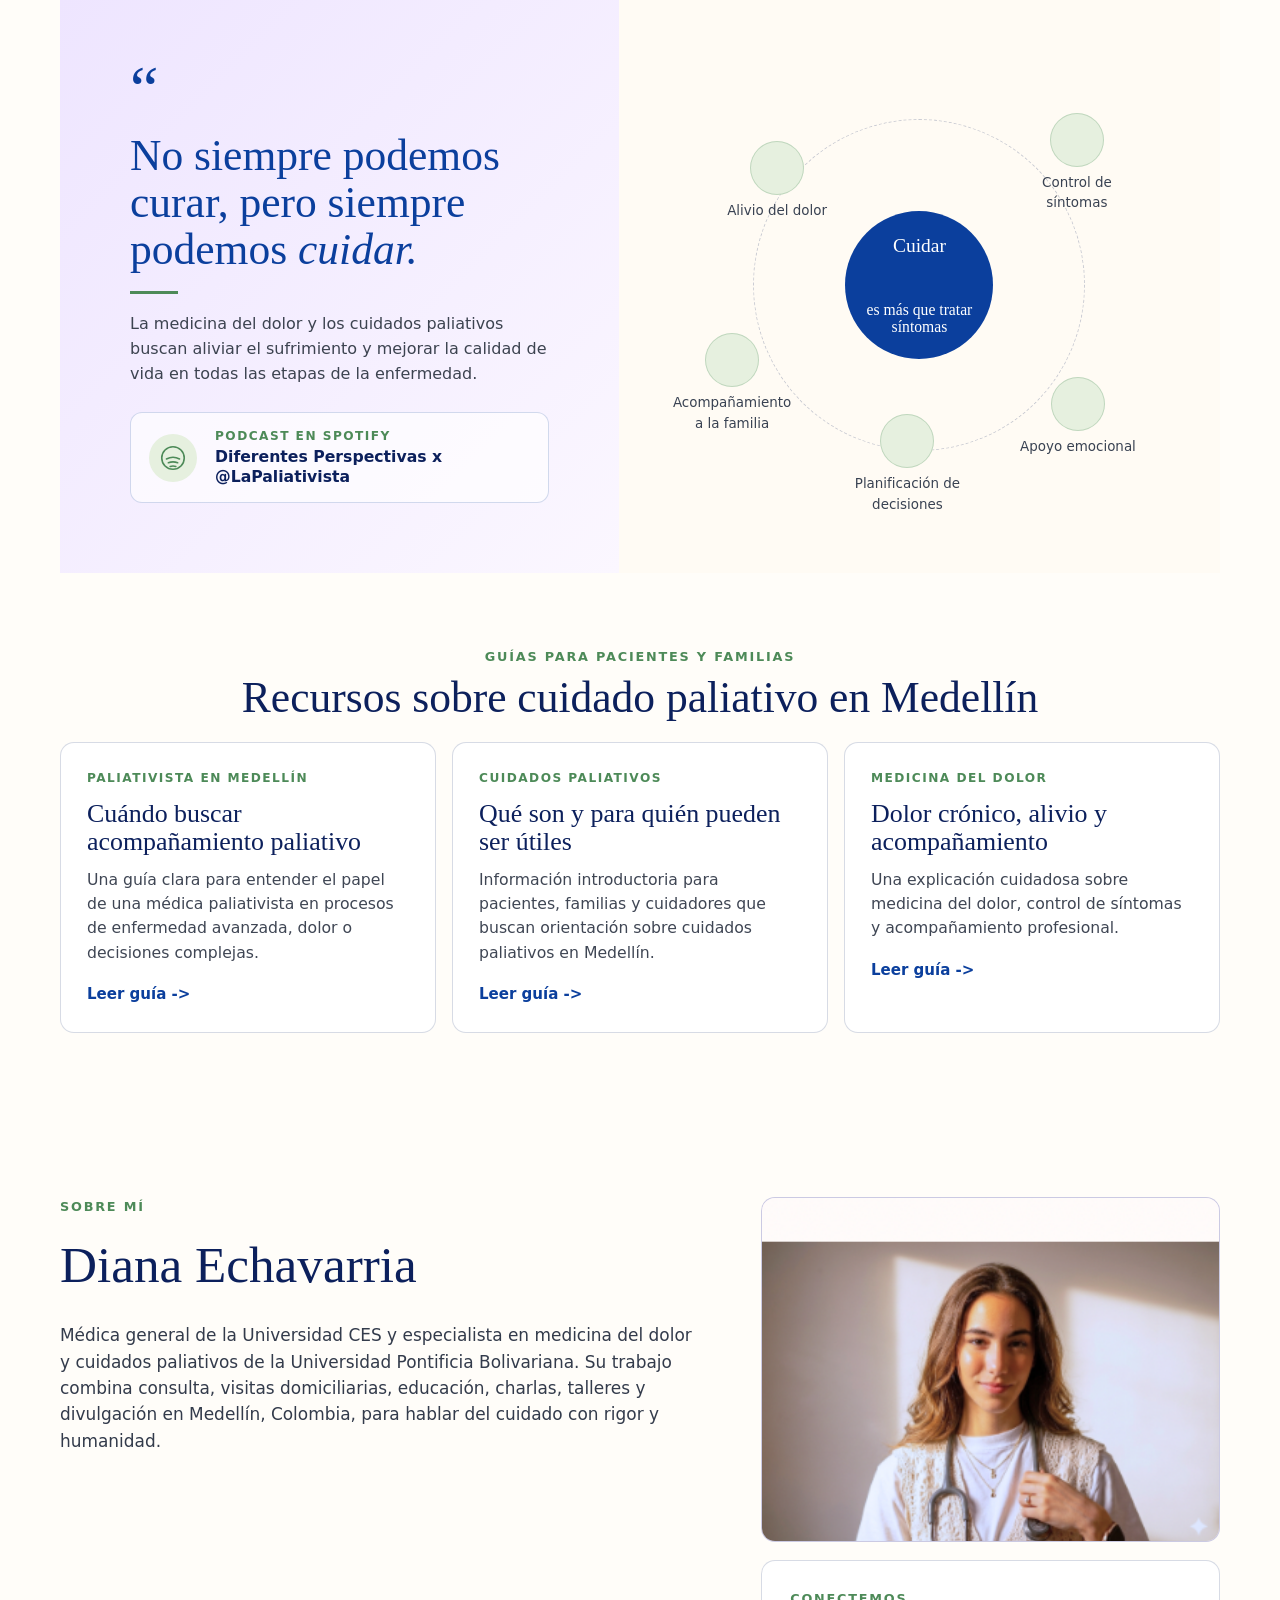
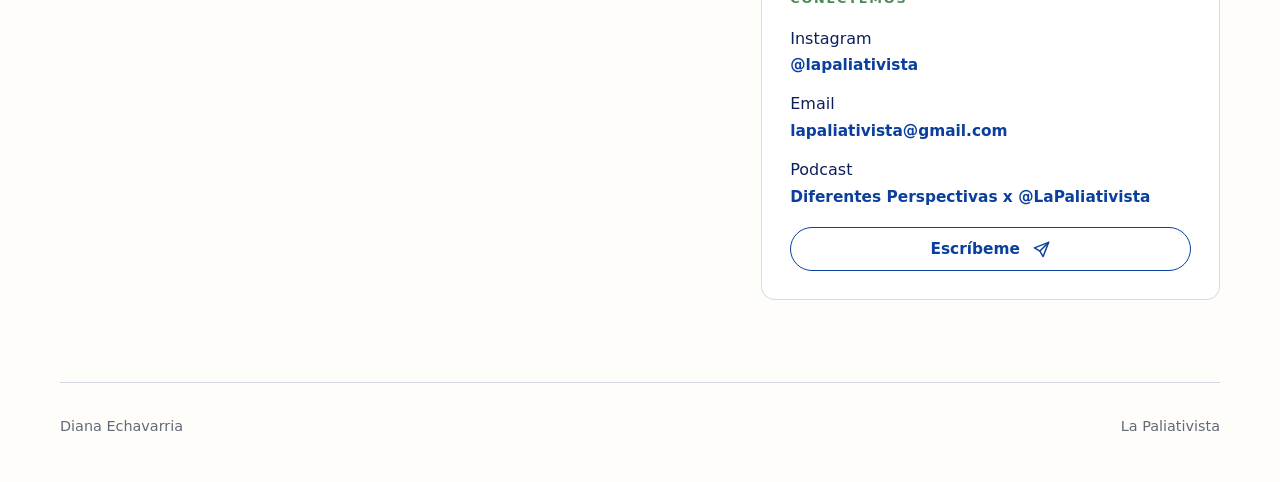
==== commit 776f825d: "Update hero tagline" ====
--- a/index.html
+++ b/index.html
@@ -91,7 +91,7 @@
           <h1 id="hero-title">Medicina del dolor y cuidados paliativos</h1>
           <span class="green-rule" aria-hidden="true"></span>
           <p class="hero-text">
-            Acompa&ntilde;ar con claridad cuando duele, cuando asusta y cuando hay que decidir.
+            Cuidar y acompa&ntilde;ar con serenidad en medio de la incertidumbre.
           </p>
           <p class="location-note">Paliativista en Medell&iacute;n, Colombia.</p>
 
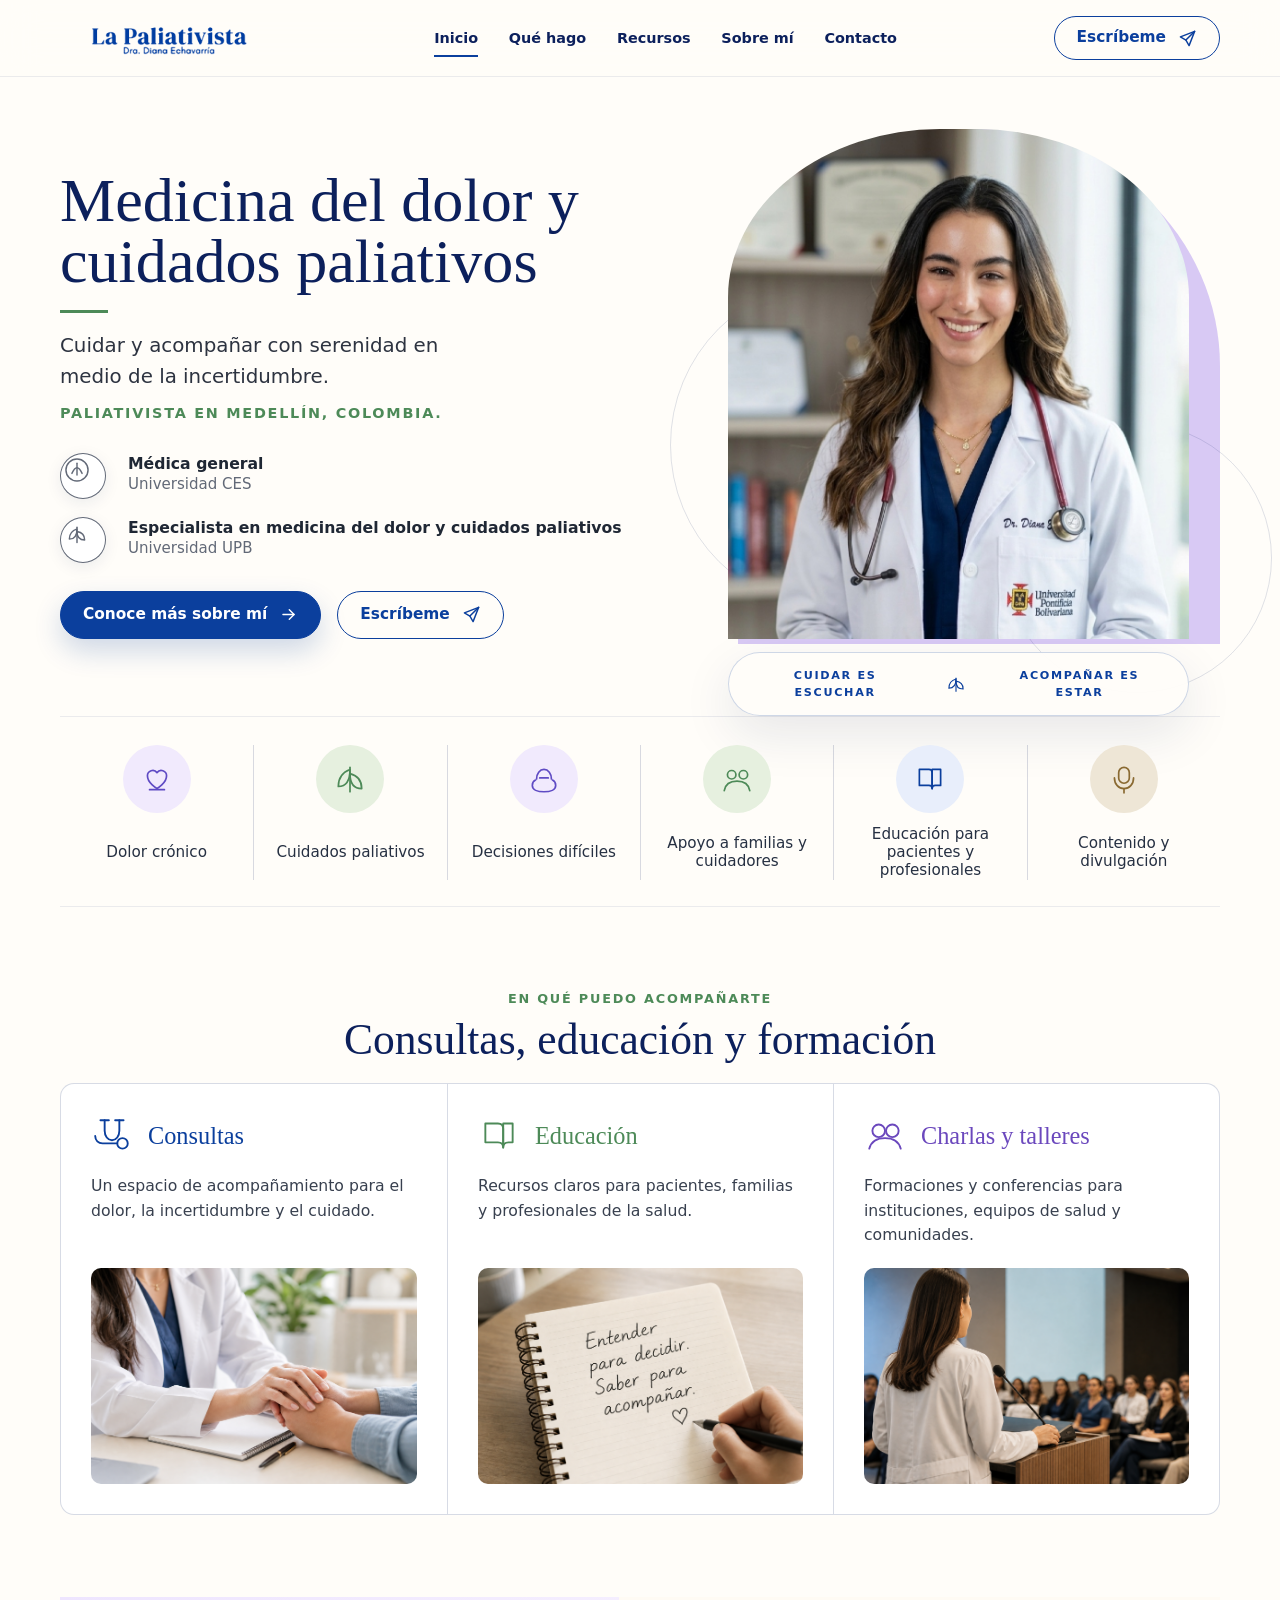
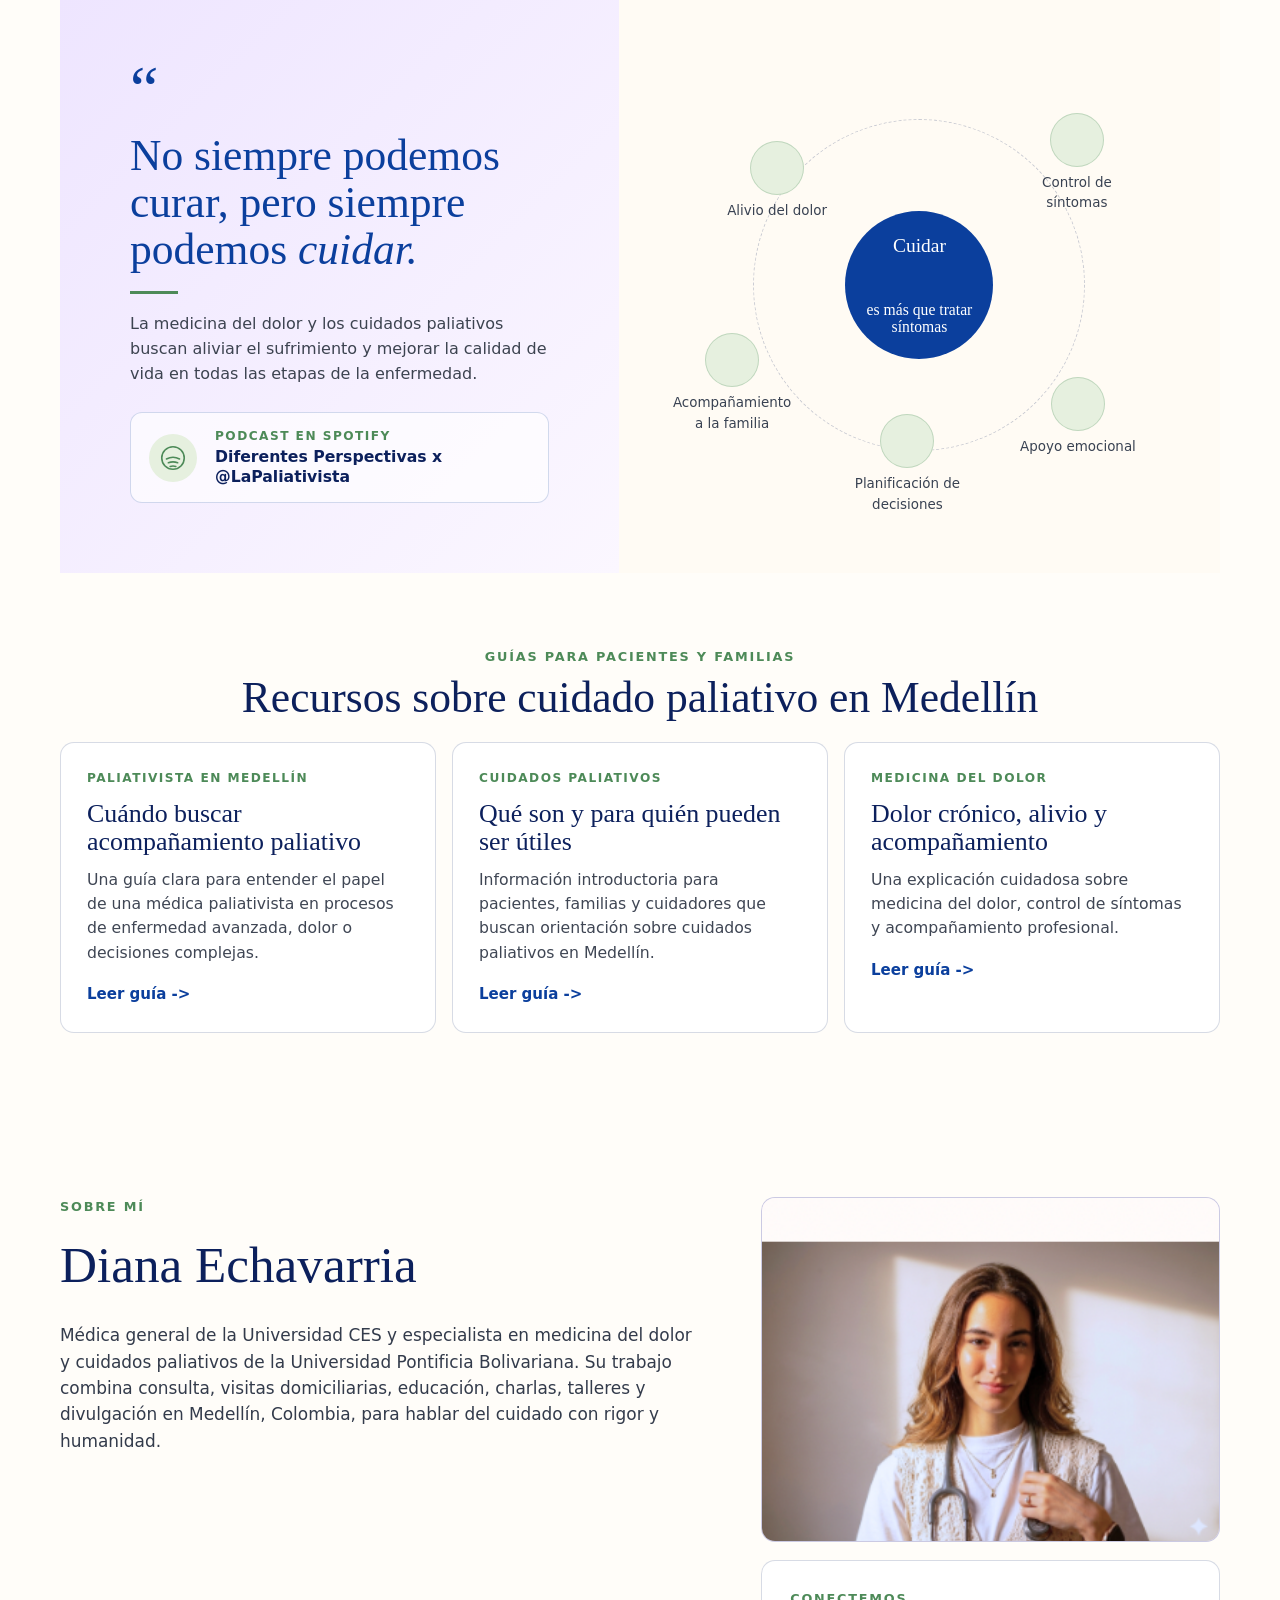
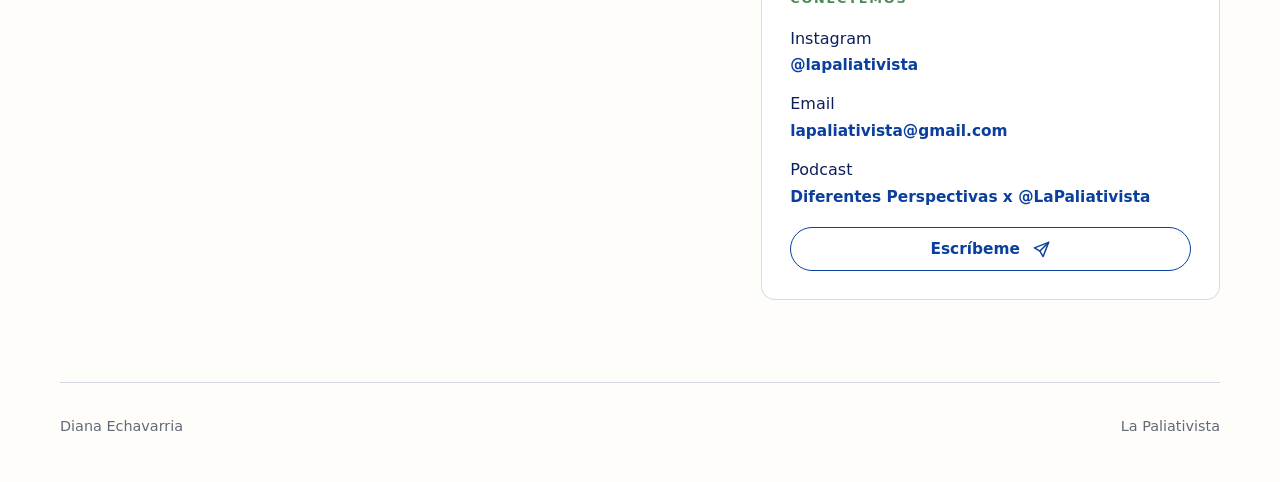
==== commit f638ef5c: "Update consultation CTA and copy" ====
--- a/index.html
+++ b/index.html
@@ -75,7 +75,7 @@
           <a href="#sobre-mi">Sobre m&iacute;</a>
           <a href="#contacto">Contacto</a>
         </nav>
-        <a class="outline-cta" href="mailto:lapaliativista@gmail.com">
+        <a class="outline-cta" href="https://wa.me/573217193492" target="_blank" rel="noreferrer">
           Escr&iacute;beme
           <svg viewBox="0 0 24 24" aria-hidden="true">
             <path d="M21 3 10 14" />
@@ -126,7 +126,7 @@
                 <path d="m13 6 6 6-6 6" />
               </svg>
             </a>
-            <a class="button secondary" href="mailto:lapaliativista@gmail.com">
+            <a class="button secondary" href="https://wa.me/573217193492" target="_blank" rel="noreferrer">
               Escr&iacute;beme
               <svg viewBox="0 0 24 24" aria-hidden="true">
                 <path d="M21 3 10 14" />
@@ -204,7 +204,7 @@
               <svg viewBox="0 0 40 40" aria-hidden="true"><path d="M13 6v10c0 5 3 9 7 9s7-4 7-9V6" /><path d="M9 6h8" /><path d="M23 6h8" /><circle cx="30" cy="28" r="5" /><path d="M25 28H11c-4 0-7-3-7-7" /></svg>
               <h3>Consultas</h3>
             </div>
-            <p>Acompa&ntilde;amiento en dolor cr&oacute;nico, enfermedades avanzadas y cuidados paliativos.</p>
+            <p>Un espacio de acompa&ntilde;amiento para el dolor, la incertidumbre y el cuidado.</p>
             <img src="assets/images/consultas.png" alt="Consulta medica con acompanamiento humano">
           </article>
 
@@ -321,7 +321,7 @@
                 <strong>Diferentes Perspectivas x @LaPaliativista</strong>
               </a>
             </div>
-            <a class="outline-cta" href="mailto:lapaliativista@gmail.com">
+            <a class="outline-cta" href="https://wa.me/573217193492" target="_blank" rel="noreferrer">
               Escr&iacute;beme
               <svg viewBox="0 0 24 24" aria-hidden="true">
                 <path d="M21 3 10 14" />
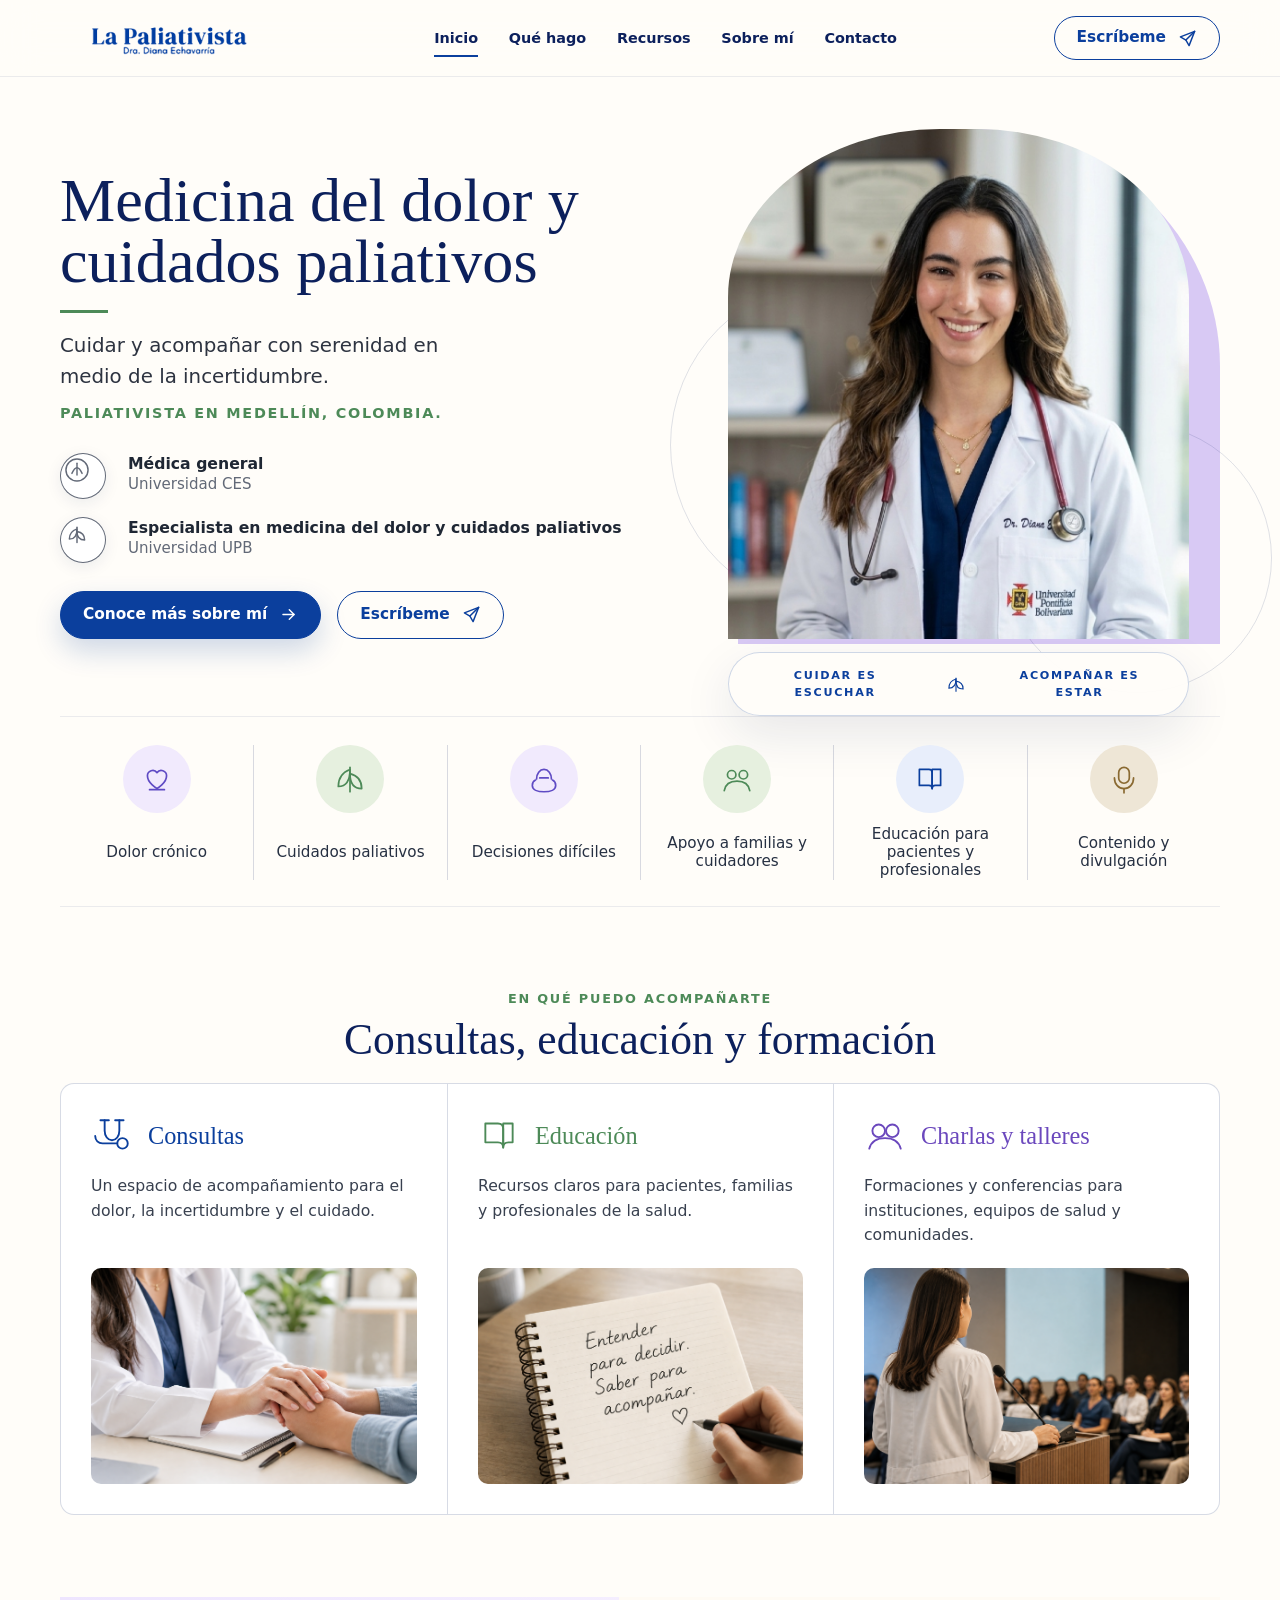
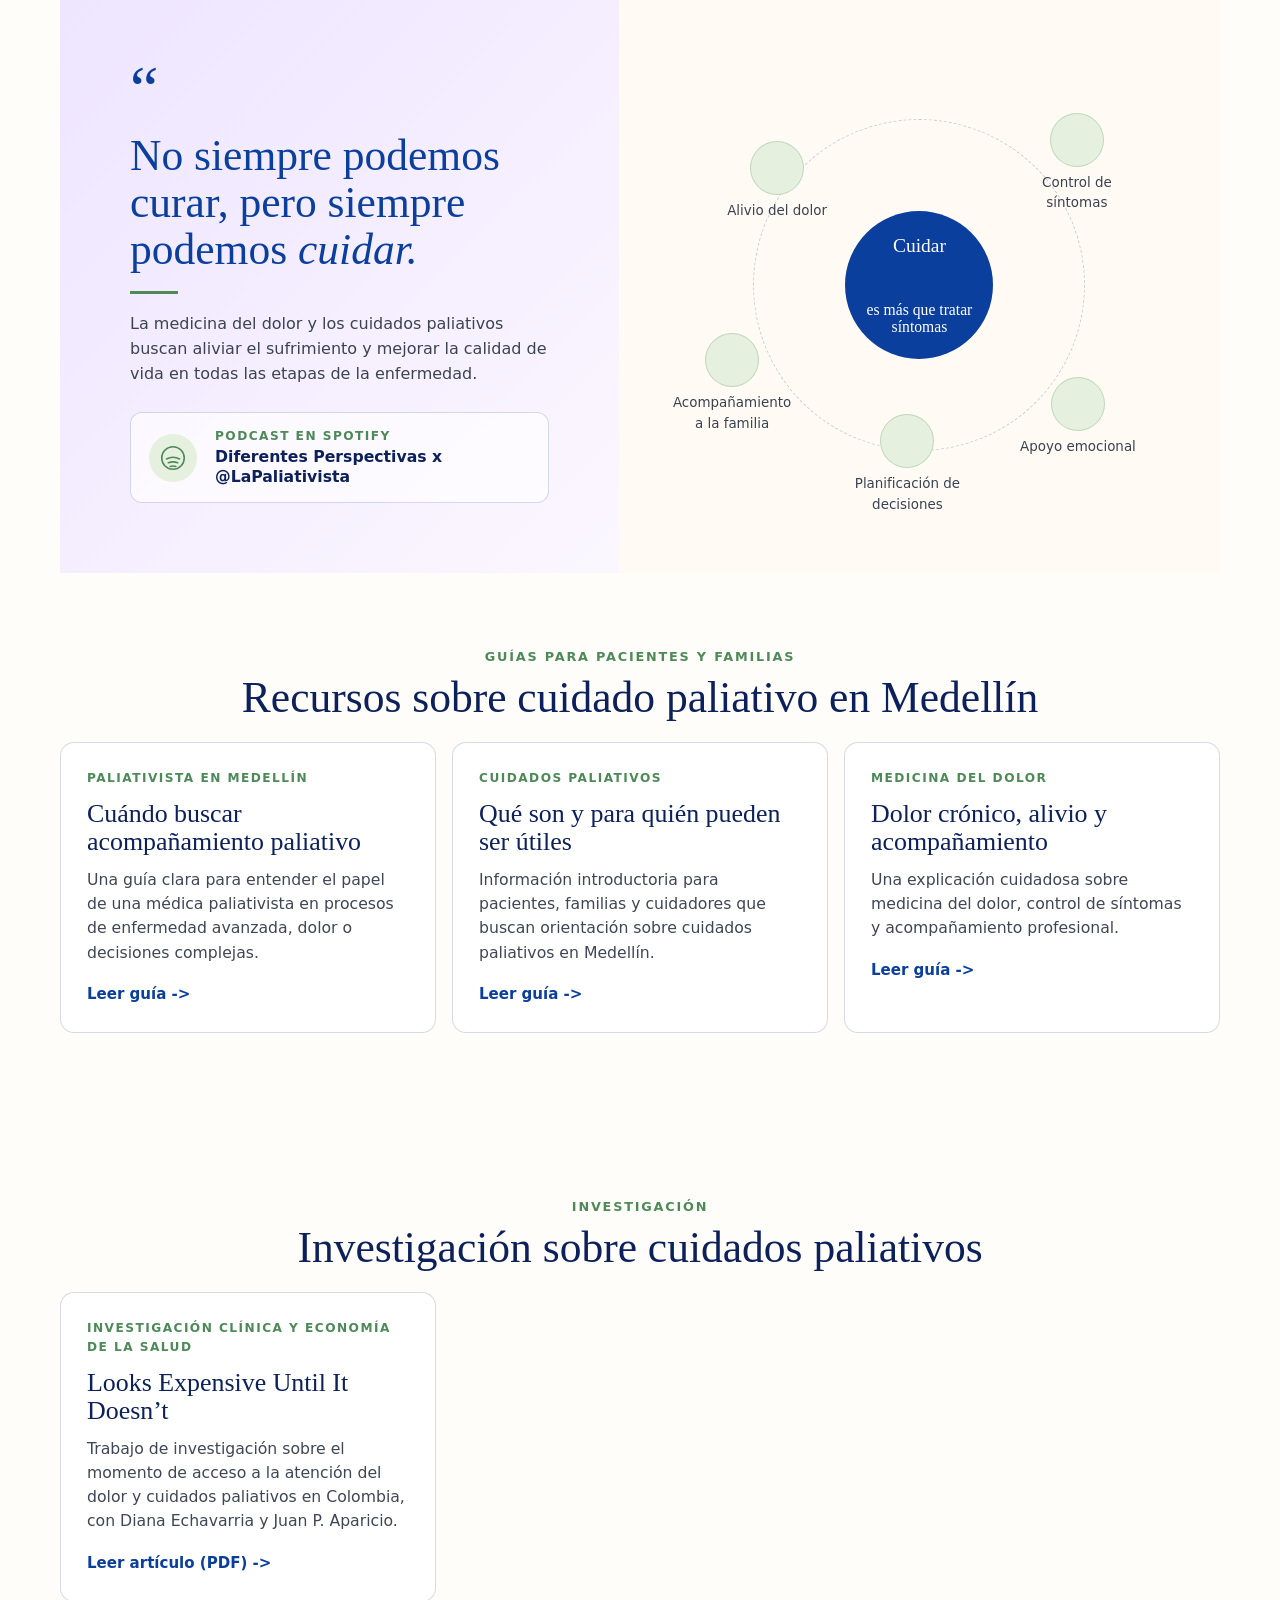
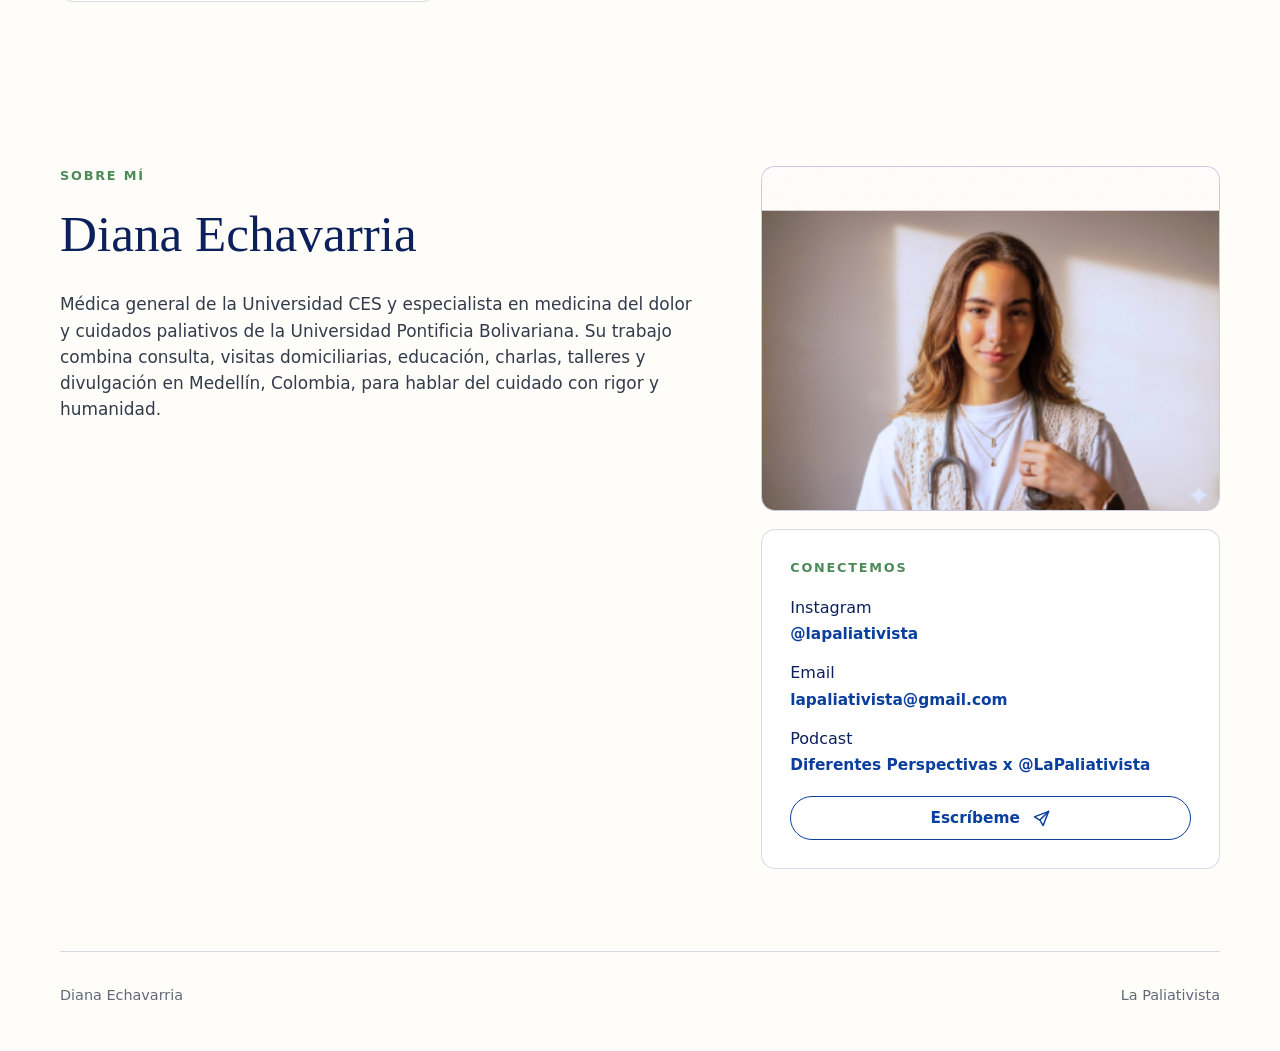
==== commit 96107422: "Update index.html" ====
--- a/index.html
+++ b/index.html
@@ -75,7 +75,7 @@
           <a href="#sobre-mi">Sobre m&iacute;</a>
           <a href="#contacto">Contacto</a>
         </nav>
-        <a class="outline-cta" href="https://wa.me/573217193492" target="_blank" rel="noreferrer">
+        <a class="outline-cta" href="https://wa.me/573053427318" target="_blank" rel="noreferrer">
           Escr&iacute;beme
           <svg viewBox="0 0 24 24" aria-hidden="true">
             <path d="M21 3 10 14" />
@@ -126,7 +126,7 @@
                 <path d="m13 6 6 6-6 6" />
               </svg>
             </a>
-            <a class="button secondary" href="https://wa.me/573217193492" target="_blank" rel="noreferrer">
+            <a class="button secondary" href="https://wa.me/573053427318" target="_blank" rel="noreferrer">
               Escr&iacute;beme
               <svg viewBox="0 0 24 24" aria-hidden="true">
                 <path d="M21 3 10 14" />
@@ -290,7 +290,7 @@
         </div>
       </section>
 
-      <section class="section profile-contact" id="sobre-mi">
+      <section class="section research-resource" aria-labelledby="investigacion-title">        <div class="center-heading reveal">          <span>Investigaci&oacute;n</span>          <h2 id="investigacion-title">Investigaci&oacute;n sobre cuidados paliativos</h2>        </div>        <div class="resource-link-grid">          <a class="resource-link-card reveal" href="assets/palliative_care_riskset_draft_named.pdf" target="_blank" rel="noreferrer">            <span>Investigaci&oacute;n cl&iacute;nica y econom&iacute;a de la salud</span>            <h3>Looks Expensive Until It Doesn&rsquo;t</h3>            <p>Trabajo de investigaci&oacute;n sobre el momento de acceso a la atenci&oacute;n del dolor y cuidados paliativos en Colombia, con Diana Echavarria y Juan P. Aparicio.</p>            <strong>Leer art&iacute;culo (PDF) -&gt;</strong>          </a>        </div>      </section>      <section class="section profile-contact" id="sobre-mi">
         <div class="profile-copy reveal">
           <span class="section-kicker">Sobre m&iacute;</span>
           <h2>Diana Echavarria</h2>
@@ -321,7 +321,7 @@
                 <strong>Diferentes Perspectivas x @LaPaliativista</strong>
               </a>
             </div>
-            <a class="outline-cta" href="https://wa.me/573217193492" target="_blank" rel="noreferrer">
+            <a class="outline-cta" href="https://wa.me/573053427318" target="_blank" rel="noreferrer">
               Escr&iacute;beme
               <svg viewBox="0 0 24 24" aria-hidden="true">
                 <path d="M21 3 10 14" />
